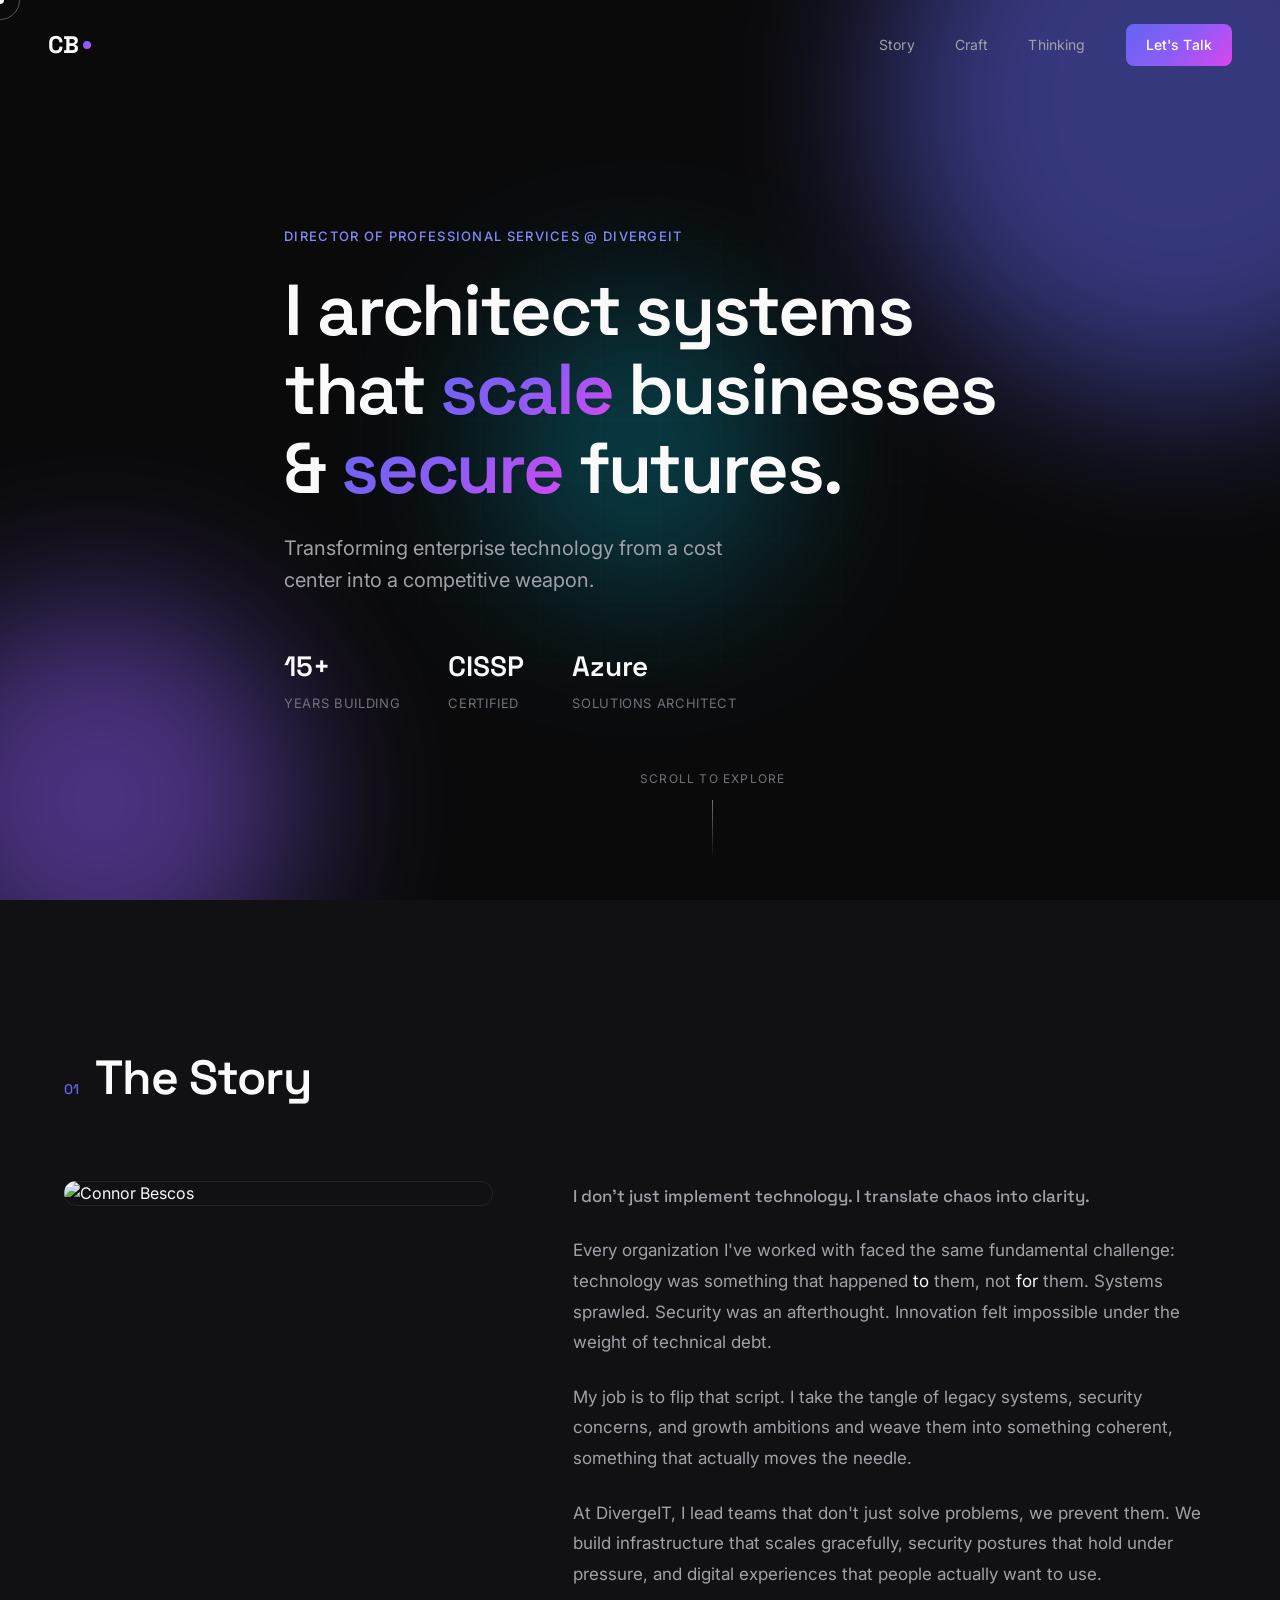
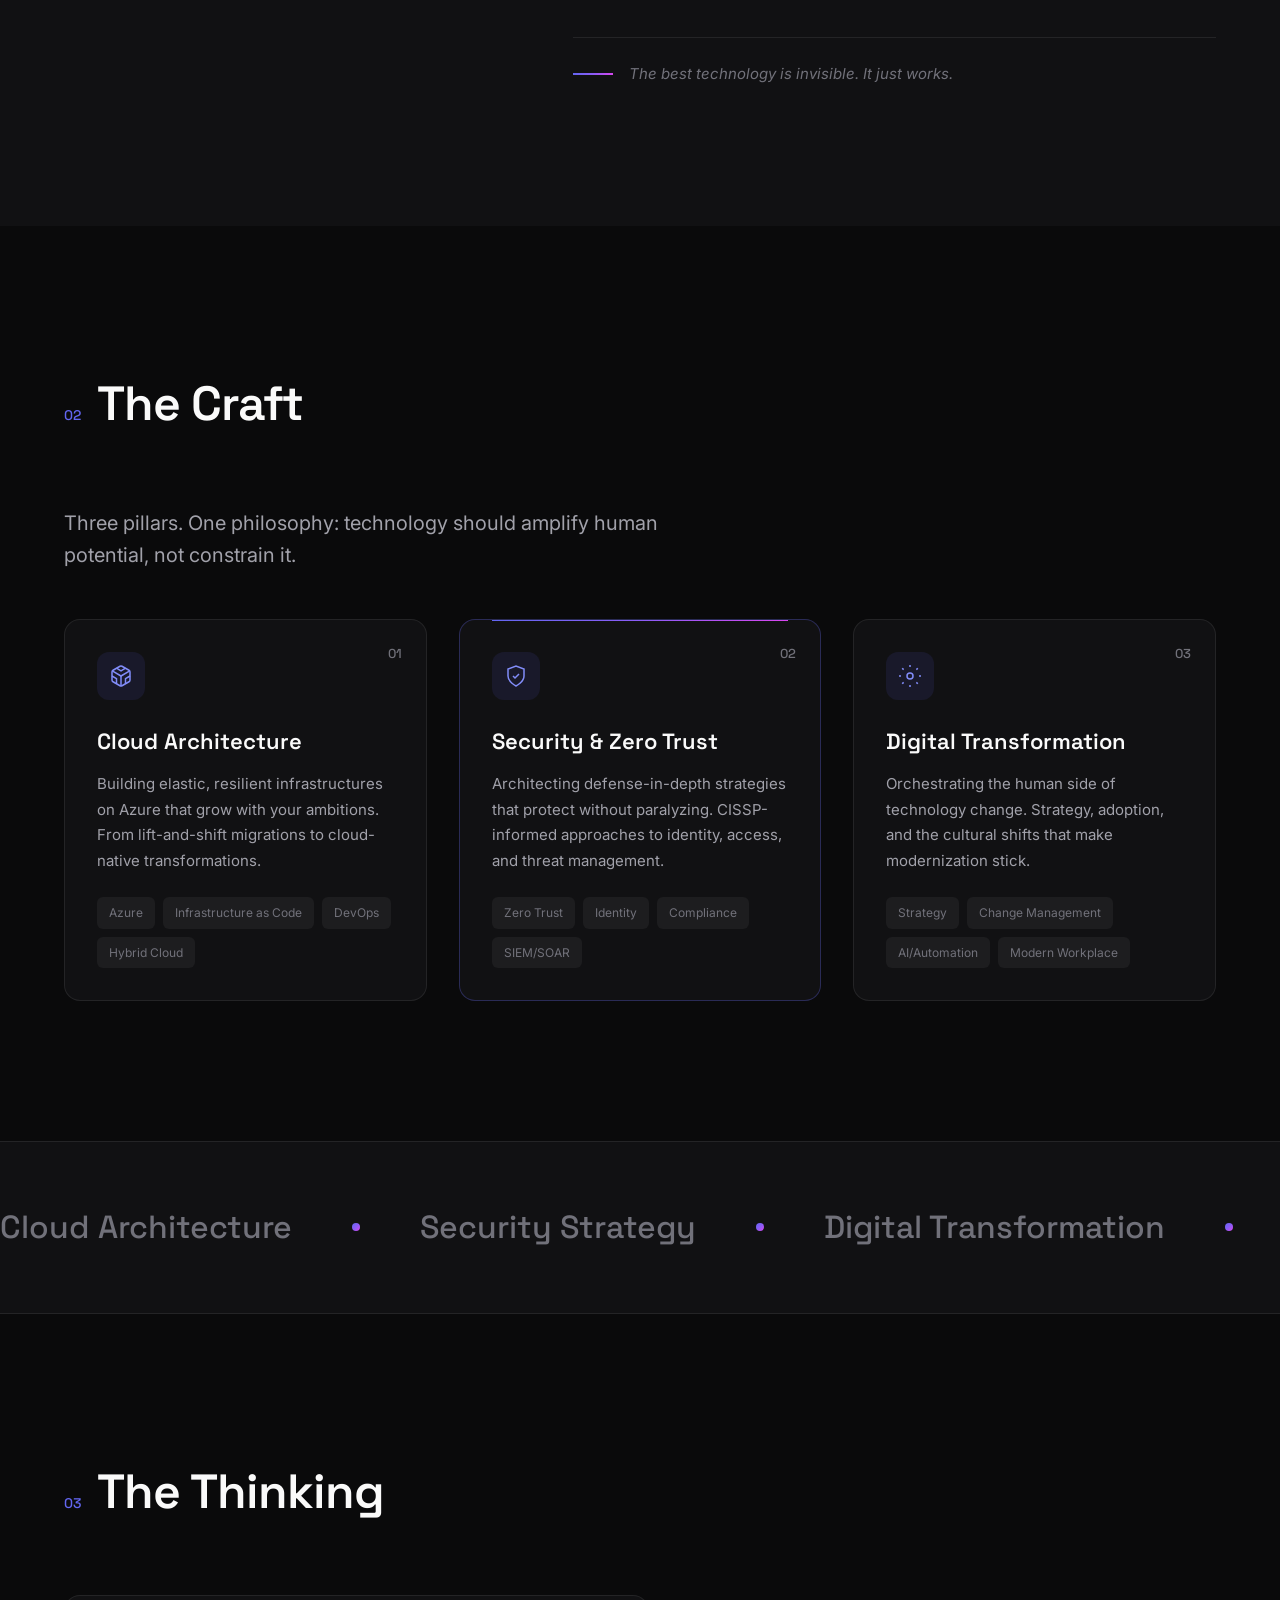
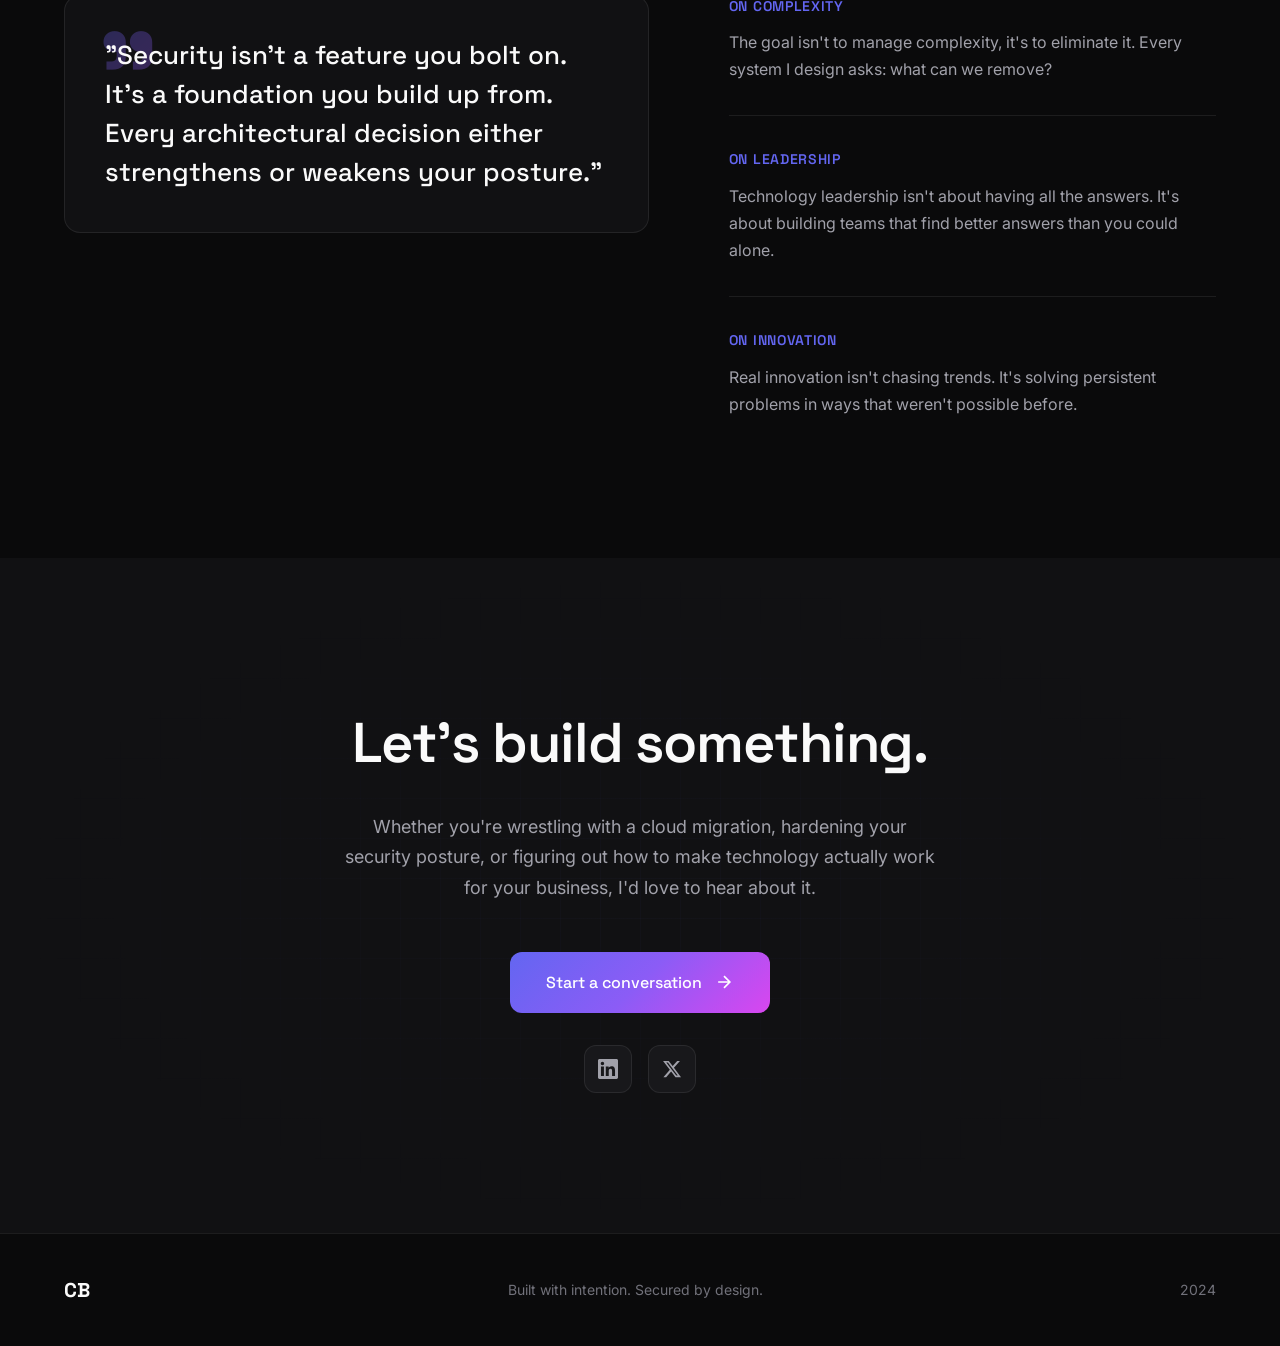
==== index.html @ 17080f4d "Revamp website design and content: update title and meta description, enhance navigation structure, " ====
<!DOCTYPE html>
<html lang="en">
<head>
    <meta charset="UTF-8">
    <meta name="viewport" content="width=device-width, initial-scale=1.0">
    <title>Connor Bescos | Building the Future</title>
    <link rel="stylesheet" href="styles.css">
    <link rel="preconnect" href="https://fonts.googleapis.com">
    <link rel="preconnect" href="https://fonts.gstatic.com" crossorigin>
    <link href="https://fonts.googleapis.com/css2?family=Space+Grotesk:wght@300;400;500;600;700&family=Inter:wght@300;400;500&display=swap" rel="stylesheet">
    <meta name="description" content="Connor Bescos - Technologist, Security Architect, and Digital Transformation Leader">
</head>
<body>
    <div class="cursor"></div>
    <div class="cursor-follower"></div>

    <nav>
        <a href="#" class="logo">CB<span class="logo-dot"></span></a>
        <div class="nav-links">
            <a href="#story">Story</a>
            <a href="#craft">Craft</a>
            <a href="#thinking">Thinking</a>
            <a href="#connect" class="nav-cta">Let's Talk</a>
        </div>
        <button class="mobile-menu" aria-label="Menu">
            <span></span>
            <span></span>
        </button>
    </nav>

    <section class="hero">
        <div class="hero-bg">
            <div class="grid-overlay"></div>
            <div class="gradient-orb orb-1"></div>
            <div class="gradient-orb orb-2"></div>
            <div class="gradient-orb orb-3"></div>
        </div>
        <div class="hero-content">
            <div class="hero-label">Director of Professional Services @ DivergeIT</div>
            <h1>
                <span class="line">I architect systems</span>
                <span class="line">that <em>scale</em> businesses</span>
                <span class="line">& <em>secure</em> futures.</span>
            </h1>
            <p class="hero-sub">Transforming enterprise technology from a cost center into a competitive weapon.</p>
            <div class="hero-stats">
                <div class="stat">
                    <span class="stat-number">15+</span>
                    <span class="stat-label">Years Building</span>
                </div>
                <div class="stat">
                    <span class="stat-number">CISSP</span>
                    <span class="stat-label">Certified</span>
                </div>
                <div class="stat">
                    <span class="stat-number">Azure</span>
                    <span class="stat-label">Solutions Architect</span>
                </div>
            </div>
        </div>
        <div class="scroll-indicator">
            <span>Scroll to explore</span>
            <div class="scroll-line"></div>
        </div>
    </section>

    <section id="story" class="section story">
        <div class="container">
            <div class="section-header">
                <span class="section-number">01</span>
                <h2>The Story</h2>
            </div>
            <div class="story-grid">
                <div class="story-image">
                    <div class="image-frame">
                        <img src="profile.JPG" alt="Connor Bescos">
                        <div class="image-overlay"></div>
                    </div>
                </div>
                <div class="story-content">
                    <p class="story-lead">I don't just implement technology. I translate chaos into clarity.</p>
                    <p>Every organization I've worked with faced the same fundamental challenge: technology was something that happened <em>to</em> them, not <em>for</em> them. Systems sprawled. Security was an afterthought. Innovation felt impossible under the weight of technical debt.</p>
                    <p>My job is to flip that script. I take the tangle of legacy systems, security concerns, and growth ambitions and weave them into something coherent, something that actually moves the needle.</p>
                    <p>At DivergeIT, I lead teams that don't just solve problems, we prevent them. We build infrastructure that scales gracefully, security postures that hold under pressure, and digital experiences that people actually want to use.</p>
                    <div class="story-signature">
                        <span class="signature-line"></span>
                        <span class="signature-text">The best technology is invisible. It just works.</span>
                    </div>
                </div>
            </div>
        </div>
    </section>

    <section id="craft" class="section craft">
        <div class="container">
            <div class="section-header">
                <span class="section-number">02</span>
                <h2>The Craft</h2>
            </div>
            <div class="craft-intro">
                <p>Three pillars. One philosophy: technology should amplify human potential, not constrain it.</p>
            </div>
            <div class="craft-grid">
                <article class="craft-card">
                    <div class="card-icon">
                        <svg viewBox="0 0 24 24" fill="none" stroke="currentColor" stroke-width="1.5">
                            <path d="M21 16V8a2 2 0 0 0-1-1.73l-7-4a2 2 0 0 0-2 0l-7 4A2 2 0 0 0 3 8v8a2 2 0 0 0 1 1.73l7 4a2 2 0 0 0 2 0l7-4A2 2 0 0 0 21 16z"/>
                            <polyline points="7.5 4.21 12 6.81 16.5 4.21"/>
                            <polyline points="7.5 19.79 7.5 14.6 3 12"/>
                            <polyline points="21 12 16.5 14.6 16.5 19.79"/>
                            <polyline points="3.27 6.96 12 12.01 20.73 6.96"/>
                            <line x1="12" y1="22.08" x2="12" y2="12"/>
                        </svg>
                    </div>
                    <span class="card-number">01</span>
                    <h3>Cloud Architecture</h3>
                    <p>Building elastic, resilient infrastructures on Azure that grow with your ambitions. From lift-and-shift migrations to cloud-native transformations.</p>
                    <ul class="card-tags">
                        <li>Azure</li>
                        <li>Infrastructure as Code</li>
                        <li>DevOps</li>
                        <li>Hybrid Cloud</li>
                    </ul>
                </article>
                <article class="craft-card featured">
                    <div class="card-icon">
                        <svg viewBox="0 0 24 24" fill="none" stroke="currentColor" stroke-width="1.5">
                            <path d="M12 22s8-4 8-10V5l-8-3-8 3v7c0 6 8 10 8 10z"/>
                            <path d="M9 12l2 2 4-4"/>
                        </svg>
                    </div>
                    <span class="card-number">02</span>
                    <h3>Security & Zero Trust</h3>
                    <p>Architecting defense-in-depth strategies that protect without paralyzing. CISSP-informed approaches to identity, access, and threat management.</p>
                    <ul class="card-tags">
                        <li>Zero Trust</li>
                        <li>Identity</li>
                        <li>Compliance</li>
                        <li>SIEM/SOAR</li>
                    </ul>
                </article>
                <article class="craft-card">
                    <div class="card-icon">
                        <svg viewBox="0 0 24 24" fill="none" stroke="currentColor" stroke-width="1.5">
                            <circle cx="12" cy="12" r="3"/>
                            <path d="M12 1v2M12 21v2M4.22 4.22l1.42 1.42M18.36 18.36l1.42 1.42M1 12h2M21 12h2M4.22 19.78l1.42-1.42M18.36 5.64l1.42-1.42"/>
                        </svg>
                    </div>
                    <span class="card-number">03</span>
                    <h3>Digital Transformation</h3>
                    <p>Orchestrating the human side of technology change. Strategy, adoption, and the cultural shifts that make modernization stick.</p>
                    <ul class="card-tags">
                        <li>Strategy</li>
                        <li>Change Management</li>
                        <li>AI/Automation</li>
                        <li>Modern Workplace</li>
                    </ul>
                </article>
            </div>
        </div>
    </section>

    <section class="section marquee-section">
        <div class="marquee">
            <div class="marquee-content">
                <span>Cloud Architecture</span>
                <span class="marquee-dot"></span>
                <span>Security Strategy</span>
                <span class="marquee-dot"></span>
                <span>Digital Transformation</span>
                <span class="marquee-dot"></span>
                <span>Enterprise Solutions</span>
                <span class="marquee-dot"></span>
                <span>Zero Trust</span>
                <span class="marquee-dot"></span>
                <span>Azure</span>
                <span class="marquee-dot"></span>
                <span>Leadership</span>
                <span class="marquee-dot"></span>
                <span>Innovation</span>
                <span class="marquee-dot"></span>
            </div>
            <div class="marquee-content" aria-hidden="true">
                <span>Cloud Architecture</span>
                <span class="marquee-dot"></span>
                <span>Security Strategy</span>
                <span class="marquee-dot"></span>
                <span>Digital Transformation</span>
                <span class="marquee-dot"></span>
                <span>Enterprise Solutions</span>
                <span class="marquee-dot"></span>
                <span>Zero Trust</span>
                <span class="marquee-dot"></span>
                <span>Azure</span>
                <span class="marquee-dot"></span>
                <span>Leadership</span>
                <span class="marquee-dot"></span>
                <span>Innovation</span>
                <span class="marquee-dot"></span>
            </div>
        </div>
    </section>

    <section id="thinking" class="section thinking">
        <div class="container">
            <div class="section-header">
                <span class="section-number">03</span>
                <h2>The Thinking</h2>
            </div>
            <div class="thinking-grid">
                <blockquote class="thinking-quote main-quote">
                    <p>"Security isn't a feature you bolt on. It's a foundation you build up from. Every architectural decision either strengthens or weakens your posture."</p>
                </blockquote>
                <div class="thinking-principles">
                    <div class="principle">
                        <h4>On Complexity</h4>
                        <p>The goal isn't to manage complexity, it's to eliminate it. Every system I design asks: what can we remove?</p>
                    </div>
                    <div class="principle">
                        <h4>On Leadership</h4>
                        <p>Technology leadership isn't about having all the answers. It's about building teams that find better answers than you could alone.</p>
                    </div>
                    <div class="principle">
                        <h4>On Innovation</h4>
                        <p>Real innovation isn't chasing trends. It's solving persistent problems in ways that weren't possible before.</p>
                    </div>
                </div>
            </div>
        </div>
    </section>

    <section id="connect" class="section connect">
        <div class="container">
            <div class="connect-content">
                <h2>Let's build something.</h2>
                <p>Whether you're wrestling with a cloud migration, hardening your security posture, or figuring out how to make technology actually work for your business, I'd love to hear about it.</p>
                <div class="connect-links">
                    <a href="mailto:connor@connorbescos.com" class="connect-btn primary">
                        <span>Start a conversation</span>
                        <svg viewBox="0 0 24 24" fill="none" stroke="currentColor" stroke-width="2">
                            <path d="M5 12h14M12 5l7 7-7 7"/>
                        </svg>
                    </a>
                    <div class="social-links">
                        <a href="https://www.linkedin.com/in/connor-bescos-29959b53/" target="_blank" rel="noopener noreferrer" aria-label="LinkedIn">
                            <svg viewBox="0 0 24 24" fill="currentColor">
                                <path d="M20.447 20.452h-3.554v-5.569c0-1.328-.027-3.037-1.852-3.037-1.853 0-2.136 1.445-2.136 2.939v5.667H9.351V9h3.414v1.561h.046c.477-.9 1.637-1.85 3.37-1.85 3.601 0 4.267 2.37 4.267 5.455v6.286zM5.337 7.433c-1.144 0-2.063-.926-2.063-2.065 0-1.138.92-2.063 2.063-2.063 1.14 0 2.064.925 2.064 2.063 0 1.139-.925 2.065-2.064 2.065zm1.782 13.019H3.555V9h3.564v11.452zM22.225 0H1.771C.792 0 0 .774 0 1.729v20.542C0 23.227.792 24 1.771 24h20.451C23.2 24 24 23.227 24 22.271V1.729C24 .774 23.2 0 22.222 0h.003z"/>
                            </svg>
                        </a>
                        <a href="https://twitter.com/connorbescos" target="_blank" rel="noopener noreferrer" aria-label="Twitter">
                            <svg viewBox="0 0 24 24" fill="currentColor">
                                <path d="M18.244 2.25h3.308l-7.227 8.26 8.502 11.24H16.17l-5.214-6.817L4.99 21.75H1.68l7.73-8.835L1.254 2.25H8.08l4.713 6.231zm-1.161 17.52h1.833L7.084 4.126H5.117z"/>
                            </svg>
                        </a>
                    </div>
                </div>
            </div>
        </div>
        <div class="connect-bg">
            <div class="connect-grid"></div>
        </div>
    </section>

    <footer>
        <div class="container">
            <div class="footer-content">
                <span class="footer-logo">CB</span>
                <span class="footer-text">Built with intention. Secured by design.</span>
                <span class="footer-year">2024</span>
            </div>
        </div>
    </footer>

    <script>
        // Custom cursor
        const cursor = document.querySelector('.cursor');
        const follower = document.querySelector('.cursor-follower');

        document.addEventListener('mousemove', (e) => {
            cursor.style.left = e.clientX + 'px';
            cursor.style.top = e.clientY + 'px';

            setTimeout(() => {
                follower.style.left = e.clientX + 'px';
                follower.style.top = e.clientY + 'px';
            }, 50);
        });

        // Hover effect for links
        document.querySelectorAll('a, button').forEach(el => {
            el.addEventListener('mouseenter', () => {
                cursor.classList.add('cursor-hover');
                follower.classList.add('follower-hover');
            });
            el.addEventListener('mouseleave', () => {
                cursor.classList.remove('cursor-hover');
                follower.classList.remove('follower-hover');
            });
        });

        // Mobile menu
        const mobileMenu = document.querySelector('.mobile-menu');
        const navLinks = document.querySelector('.nav-links');

        mobileMenu.addEventListener('click', () => {
            mobileMenu.classList.toggle('active');
            navLinks.classList.toggle('active');
        });

        // Scroll animations
        const observerOptions = {
            threshold: 0.1,
            rootMargin: '0px 0px -50px 0px'
        };

        const observer = new IntersectionObserver((entries) => {
            entries.forEach(entry => {
                if (entry.isIntersecting) {
                    entry.target.classList.add('visible');
                }
            });
        }, observerOptions);

        document.querySelectorAll('.section').forEach(section => {
            observer.observe(section);
        });

        // Nav background on scroll
        window.addEventListener('scroll', () => {
            const nav = document.querySelector('nav');
            if (window.scrollY > 100) {
                nav.classList.add('scrolled');
            } else {
                nav.classList.remove('scrolled');
            }
        });
    </script>
</body>
</html>
---- styles.css ----
/* ========================================
   CONNOR BESCOS - REIMAGINED
   A bold, modern personal site
======================================== */

:root {
    --bg-primary: #0a0a0b;
    --bg-secondary: #111113;
    --bg-elevated: #18181b;
    --text-primary: #fafafa;
    --text-secondary: #a1a1aa;
    --text-muted: #71717a;
    --accent: #6366f1;
    --accent-light: #818cf8;
    --accent-glow: rgba(99, 102, 241, 0.4);
    --success: #22c55e;
    --border: rgba(255, 255, 255, 0.08);
    --border-hover: rgba(255, 255, 255, 0.15);
    --gradient-1: linear-gradient(135deg, #6366f1 0%, #8b5cf6 50%, #d946ef 100%);
    --gradient-2: linear-gradient(135deg, #06b6d4 0%, #6366f1 100%);
    --font-display: 'Space Grotesk', sans-serif;
    --font-body: 'Inter', sans-serif;
    --ease-out-expo: cubic-bezier(0.19, 1, 0.22, 1);
    --ease-out-quart: cubic-bezier(0.25, 1, 0.5, 1);
}

*, *::before, *::after {
    margin: 0;
    padding: 0;
    box-sizing: border-box;
}

html {
    scroll-behavior: smooth;
    font-size: 16px;
}

body {
    font-family: var(--font-body);
    background-color: var(--bg-primary);
    color: var(--text-primary);
    line-height: 1.6;
    overflow-x: hidden;
    -webkit-font-smoothing: antialiased;
    -moz-osx-font-smoothing: grayscale;
}

::selection {
    background: var(--accent);
    color: white;
}

/* ========================================
   CUSTOM CURSOR
======================================== */

.cursor, .cursor-follower {
    display: none;
}

@media (hover: hover) and (pointer: fine) {
    .cursor {
        display: block;
        position: fixed;
        width: 8px;
        height: 8px;
        background: var(--text-primary);
        border-radius: 50%;
        pointer-events: none;
        z-index: 10000;
        transform: translate(-50%, -50%);
        transition: transform 0.1s ease, opacity 0.1s ease;
    }

    .cursor-follower {
        display: block;
        position: fixed;
        width: 40px;
        height: 40px;
        border: 1px solid rgba(255, 255, 255, 0.3);
        border-radius: 50%;
        pointer-events: none;
        z-index: 9999;
        transform: translate(-50%, -50%);
        transition: transform 0.15s var(--ease-out-expo),
                    width 0.3s var(--ease-out-expo),
                    height 0.3s var(--ease-out-expo),
                    border-color 0.3s ease;
    }

    .cursor-hover {
        transform: translate(-50%, -50%) scale(0);
    }

    .follower-hover {
        width: 60px;
        height: 60px;
        border-color: var(--accent);
    }

    body {
        cursor: none;
    }

    a, button {
        cursor: none;
    }
}

/* ========================================
   LAYOUT
======================================== */

.container {
    max-width: 1200px;
    margin: 0 auto;
    padding: 0 24px;
}

@media (min-width: 768px) {
    .container {
        padding: 0 48px;
    }
}

@media (min-width: 1200px) {
    .container {
        padding: 0 64px;
        max-width: 1400px;
    }
}

/* ========================================
   NAVIGATION
======================================== */

nav {
    position: fixed;
    top: 0;
    left: 0;
    right: 0;
    display: flex;
    justify-content: space-between;
    align-items: center;
    padding: 20px 24px;
    z-index: 1000;
    transition: all 0.4s var(--ease-out-expo);
}

nav.scrolled {
    background: rgba(10, 10, 11, 0.8);
    backdrop-filter: blur(20px);
    -webkit-backdrop-filter: blur(20px);
    border-bottom: 1px solid var(--border);
}

@media (min-width: 768px) {
    nav {
        padding: 24px 48px;
    }
}

.logo {
    font-family: var(--font-display);
    font-size: 24px;
    font-weight: 700;
    color: var(--text-primary);
    text-decoration: none;
    display: flex;
    align-items: center;
    gap: 2px;
    transition: opacity 0.3s ease;
}

.logo:hover {
    opacity: 0.8;
}

.logo-dot {
    width: 8px;
    height: 8px;
    background: var(--gradient-1);
    border-radius: 50%;
    margin-left: 2px;
}

.nav-links {
    display: none;
    gap: 40px;
    align-items: center;
}

@media (min-width: 768px) {
    .nav-links {
        display: flex;
    }
}

.nav-links a {
    font-family: var(--font-body);
    font-size: 14px;
    font-weight: 400;
    color: var(--text-secondary);
    text-decoration: none;
    transition: color 0.3s ease;
    letter-spacing: 0.01em;
}

.nav-links a:hover {
    color: var(--text-primary);
}

.nav-cta {
    padding: 10px 20px !important;
    background: var(--gradient-1);
    border-radius: 8px;
    color: white !important;
    font-weight: 500 !important;
    transition: transform 0.3s var(--ease-out-expo), box-shadow 0.3s ease !important;
}

.nav-cta:hover {
    transform: translateY(-2px);
    box-shadow: 0 10px 40px var(--accent-glow);
}

.mobile-menu {
    display: flex;
    flex-direction: column;
    gap: 6px;
    background: none;
    border: none;
    padding: 8px;
    cursor: pointer;
}

@media (min-width: 768px) {
    .mobile-menu {
        display: none;
    }
}

.mobile-menu span {
    width: 24px;
    height: 2px;
    background: var(--text-primary);
    transition: all 0.3s ease;
}

.mobile-menu.active span:first-child {
    transform: rotate(45deg) translate(5px, 5px);
}

.mobile-menu.active span:last-child {
    transform: rotate(-45deg) translate(6px, -6px);
}

/* Mobile Nav */
.nav-links.active {
    display: flex;
    position: fixed;
    top: 0;
    left: 0;
    right: 0;
    bottom: 0;
    background: var(--bg-primary);
    flex-direction: column;
    justify-content: center;
    align-items: center;
    gap: 32px;
    z-index: 999;
}

.nav-links.active a {
    font-size: 24px;
}

/* ========================================
   HERO SECTION
======================================== */

.hero {
    min-height: 100vh;
    display: flex;
    align-items: center;
    justify-content: center;
    position: relative;
    padding: 120px 24px 80px;
    overflow: hidden;
}

@media (min-width: 768px) {
    .hero {
        padding: 160px 48px 120px;
    }
}

.hero-bg {
    position: absolute;
    inset: 0;
    overflow: hidden;
}

.grid-overlay {
    position: absolute;
    inset: 0;
    background-image:
        linear-gradient(rgba(255, 255, 255, 0.02) 1px, transparent 1px),
        linear-gradient(90deg, rgba(255, 255, 255, 0.02) 1px, transparent 1px);
    background-size: 60px 60px;
    mask-image: radial-gradient(ellipse at center, black 0%, transparent 70%);
    -webkit-mask-image: radial-gradient(ellipse at center, black 0%, transparent 70%);
}

.gradient-orb {
    position: absolute;
    border-radius: 50%;
    filter: blur(80px);
    opacity: 0.5;
    animation: float 20s ease-in-out infinite;
}

.orb-1 {
    width: 600px;
    height: 600px;
    background: var(--accent);
    top: -200px;
    right: -200px;
    animation-delay: 0s;
}

.orb-2 {
    width: 400px;
    height: 400px;
    background: #8b5cf6;
    bottom: -100px;
    left: -100px;
    animation-delay: -7s;
}

.orb-3 {
    width: 300px;
    height: 300px;
    background: #06b6d4;
    top: 50%;
    left: 50%;
    transform: translate(-50%, -50%);
    animation-delay: -14s;
    opacity: 0.3;
}

@keyframes float {
    0%, 100% { transform: translate(0, 0) scale(1); }
    25% { transform: translate(30px, -30px) scale(1.05); }
    50% { transform: translate(-20px, 20px) scale(0.95); }
    75% { transform: translate(-30px, -20px) scale(1.02); }
}

.hero-content {
    position: relative;
    z-index: 2;
    max-width: 900px;
}

.hero-label {
    font-family: var(--font-body);
    font-size: 13px;
    font-weight: 500;
    color: var(--accent-light);
    text-transform: uppercase;
    letter-spacing: 0.1em;
    margin-bottom: 24px;
    opacity: 0;
    animation: fadeUp 0.8s var(--ease-out-expo) 0.2s forwards;
}

.hero h1 {
    font-family: var(--font-display);
    font-size: clamp(36px, 8vw, 72px);
    font-weight: 600;
    line-height: 1.1;
    letter-spacing: -0.03em;
    margin-bottom: 24px;
}

.hero h1 .line {
    display: block;
    opacity: 0;
    animation: fadeUp 0.8s var(--ease-out-expo) forwards;
}

.hero h1 .line:nth-child(1) { animation-delay: 0.3s; }
.hero h1 .line:nth-child(2) { animation-delay: 0.4s; }
.hero h1 .line:nth-child(3) { animation-delay: 0.5s; }

.hero h1 em {
    font-style: normal;
    background: var(--gradient-1);
    -webkit-background-clip: text;
    -webkit-text-fill-color: transparent;
    background-clip: text;
}

.hero-sub {
    font-size: 18px;
    color: var(--text-secondary);
    max-width: 500px;
    margin-bottom: 48px;
    opacity: 0;
    animation: fadeUp 0.8s var(--ease-out-expo) 0.6s forwards;
}

@media (min-width: 768px) {
    .hero-sub {
        font-size: 20px;
    }
}

.hero-stats {
    display: flex;
    gap: 32px;
    flex-wrap: wrap;
    opacity: 0;
    animation: fadeUp 0.8s var(--ease-out-expo) 0.7s forwards;
}

@media (min-width: 768px) {
    .hero-stats {
        gap: 48px;
    }
}

.stat {
    display: flex;
    flex-direction: column;
    gap: 4px;
}

.stat-number {
    font-family: var(--font-display);
    font-size: 24px;
    font-weight: 600;
    color: var(--text-primary);
}

@media (min-width: 768px) {
    .stat-number {
        font-size: 28px;
    }
}

.stat-label {
    font-size: 13px;
    color: var(--text-muted);
    text-transform: uppercase;
    letter-spacing: 0.05em;
}

.scroll-indicator {
    position: absolute;
    bottom: 40px;
    left: 50%;
    transform: translateX(-50%);
    display: flex;
    flex-direction: column;
    align-items: center;
    gap: 12px;
    opacity: 0;
    animation: fadeUp 0.8s var(--ease-out-expo) 1s forwards;
}

.scroll-indicator span {
    font-size: 12px;
    color: var(--text-muted);
    text-transform: uppercase;
    letter-spacing: 0.1em;
}

.scroll-line {
    width: 1px;
    height: 60px;
    background: linear-gradient(to bottom, var(--text-muted), transparent);
    animation: scrollPulse 2s ease-in-out infinite;
}

@keyframes scrollPulse {
    0%, 100% { opacity: 1; transform: scaleY(1); }
    50% { opacity: 0.5; transform: scaleY(0.8); }
}

@keyframes fadeUp {
    from {
        opacity: 0;
        transform: translateY(30px);
    }
    to {
        opacity: 1;
        transform: translateY(0);
    }
}

/* ========================================
   SECTIONS - GENERAL
======================================== */

.section {
    padding: 100px 0;
    position: relative;
    opacity: 0;
    transform: translateY(40px);
    transition: opacity 0.8s var(--ease-out-expo),
                transform 0.8s var(--ease-out-expo);
}

.section.visible {
    opacity: 1;
    transform: translateY(0);
}

@media (min-width: 768px) {
    .section {
        padding: 140px 0;
    }
}

.section-header {
    display: flex;
    align-items: baseline;
    gap: 16px;
    margin-bottom: 48px;
}

@media (min-width: 768px) {
    .section-header {
        margin-bottom: 64px;
    }
}

.section-number {
    font-family: var(--font-display);
    font-size: 14px;
    font-weight: 500;
    color: var(--accent);
}

.section-header h2 {
    font-family: var(--font-display);
    font-size: clamp(32px, 5vw, 48px);
    font-weight: 600;
    letter-spacing: -0.02em;
}

/* ========================================
   STORY SECTION
======================================== */

.story {
    background: var(--bg-secondary);
}

.story-grid {
    display: grid;
    gap: 48px;
    align-items: start;
}

@media (min-width: 900px) {
    .story-grid {
        grid-template-columns: 1fr 1.5fr;
        gap: 80px;
    }
}

.story-image {
    position: relative;
}

.image-frame {
    position: relative;
    border-radius: 12px;
    overflow: hidden;
}

.image-frame::before {
    content: '';
    position: absolute;
    inset: 0;
    border: 1px solid var(--border);
    border-radius: 12px;
    z-index: 2;
    pointer-events: none;
}

.image-frame img {
    width: 100%;
    height: auto;
    display: block;
    transition: transform 0.6s var(--ease-out-expo);
}

.image-frame:hover img {
    transform: scale(1.03);
}

.image-overlay {
    position: absolute;
    inset: 0;
    background: var(--gradient-1);
    opacity: 0;
    mix-blend-mode: overlay;
    transition: opacity 0.4s ease;
}

.image-frame:hover .image-overlay {
    opacity: 0.3;
}

.story-content {
    display: flex;
    flex-direction: column;
    gap: 24px;
}

.story-lead {
    font-family: var(--font-display);
    font-size: clamp(24px, 4vw, 32px);
    font-weight: 500;
    line-height: 1.3;
    color: var(--text-primary);
}

.story-content p {
    font-size: 17px;
    color: var(--text-secondary);
    line-height: 1.8;
}

.story-content p em {
    font-style: normal;
    color: var(--text-primary);
}

.story-signature {
    display: flex;
    align-items: center;
    gap: 16px;
    margin-top: 24px;
    padding-top: 24px;
    border-top: 1px solid var(--border);
}

.signature-line {
    width: 40px;
    height: 2px;
    background: var(--gradient-1);
}

.signature-text {
    font-size: 15px;
    color: var(--text-muted);
    font-style: italic;
}

/* ========================================
   CRAFT SECTION
======================================== */

.craft-intro {
    max-width: 600px;
    margin-bottom: 48px;
}

.craft-intro p {
    font-size: 20px;
    color: var(--text-secondary);
}

.craft-grid {
    display: grid;
    gap: 24px;
}

@media (min-width: 768px) {
    .craft-grid {
        grid-template-columns: repeat(3, 1fr);
        gap: 32px;
    }
}

.craft-card {
    background: var(--bg-secondary);
    border: 1px solid var(--border);
    border-radius: 16px;
    padding: 32px;
    position: relative;
    transition: all 0.4s var(--ease-out-expo);
    overflow: hidden;
}

.craft-card::before {
    content: '';
    position: absolute;
    inset: 0;
    background: var(--gradient-1);
    opacity: 0;
    transition: opacity 0.4s ease;
}

.craft-card:hover {
    border-color: var(--border-hover);
    transform: translateY(-8px);
}

.craft-card:hover::before {
    opacity: 0.03;
}

.craft-card.featured {
    border-color: rgba(99, 102, 241, 0.3);
}

.craft-card.featured::after {
    content: '';
    position: absolute;
    top: -1px;
    left: 32px;
    right: 32px;
    height: 2px;
    background: var(--gradient-1);
}

.card-icon {
    width: 48px;
    height: 48px;
    display: flex;
    align-items: center;
    justify-content: center;
    background: rgba(99, 102, 241, 0.1);
    border-radius: 12px;
    margin-bottom: 24px;
    position: relative;
    z-index: 1;
}

.card-icon svg {
    width: 24px;
    height: 24px;
    color: var(--accent-light);
}

.card-number {
    position: absolute;
    top: 24px;
    right: 24px;
    font-family: var(--font-display);
    font-size: 13px;
    font-weight: 500;
    color: var(--text-muted);
    z-index: 1;
}

.craft-card h3 {
    font-family: var(--font-display);
    font-size: 22px;
    font-weight: 600;
    margin-bottom: 12px;
    position: relative;
    z-index: 1;
}

.craft-card > p {
    font-size: 15px;
    color: var(--text-secondary);
    line-height: 1.7;
    margin-bottom: 24px;
    position: relative;
    z-index: 1;
}

.card-tags {
    display: flex;
    flex-wrap: wrap;
    gap: 8px;
    list-style: none;
    position: relative;
    z-index: 1;
}

.card-tags li {
    font-size: 12px;
    color: var(--text-muted);
    background: rgba(255, 255, 255, 0.05);
    padding: 6px 12px;
    border-radius: 6px;
    transition: all 0.3s ease;
}

.craft-card:hover .card-tags li {
    background: rgba(99, 102, 241, 0.1);
    color: var(--accent-light);
}

/* ========================================
   MARQUEE SECTION
======================================== */

.marquee-section {
    padding: 60px 0;
    background: var(--bg-secondary);
    overflow: hidden;
    border-top: 1px solid var(--border);
    border-bottom: 1px solid var(--border);
}

.marquee {
    display: flex;
    gap: 0;
    width: max-content;
    animation: marquee 30s linear infinite;
}

.marquee:hover {
    animation-play-state: paused;
}

.marquee-content {
    display: flex;
    align-items: center;
    gap: 40px;
    padding-right: 40px;
}

.marquee-content span {
    font-family: var(--font-display);
    font-size: 24px;
    font-weight: 500;
    color: var(--text-muted);
    white-space: nowrap;
    transition: color 0.3s ease;
}

@media (min-width: 768px) {
    .marquee-content span {
        font-size: 32px;
    }

    .marquee-content {
        gap: 60px;
        padding-right: 60px;
    }
}

.marquee-content span:not(.marquee-dot):hover {
    color: var(--text-primary);
}

.marquee-dot {
    width: 8px !important;
    height: 8px;
    background: var(--gradient-1);
    border-radius: 50%;
    flex-shrink: 0;
}

@keyframes marquee {
    from { transform: translateX(0); }
    to { transform: translateX(-50%); }
}

/* ========================================
   THINKING SECTION
======================================== */

.thinking {
    background: var(--bg-primary);
}

.thinking-grid {
    display: grid;
    gap: 48px;
}

@media (min-width: 900px) {
    .thinking-grid {
        grid-template-columns: 1.2fr 1fr;
        gap: 80px;
        align-items: start;
    }
}

.thinking-quote {
    background: var(--bg-secondary);
    border: 1px solid var(--border);
    border-radius: 16px;
    padding: 40px;
    position: relative;
}

.thinking-quote::before {
    content: '"';
    position: absolute;
    top: 20px;
    left: 32px;
    font-family: var(--font-display);
    font-size: 120px;
    font-weight: 700;
    line-height: 1;
    background: var(--gradient-1);
    -webkit-background-clip: text;
    -webkit-text-fill-color: transparent;
    background-clip: text;
    opacity: 0.3;
}

.thinking-quote p {
    font-family: var(--font-display);
    font-size: clamp(20px, 3vw, 26px);
    font-weight: 500;
    line-height: 1.5;
    position: relative;
    z-index: 1;
}

.thinking-principles {
    display: flex;
    flex-direction: column;
    gap: 32px;
}

.principle {
    padding-bottom: 32px;
    border-bottom: 1px solid var(--border);
}

.principle:last-child {
    padding-bottom: 0;
    border-bottom: none;
}

.principle h4 {
    font-family: var(--font-display);
    font-size: 14px;
    font-weight: 600;
    color: var(--accent);
    text-transform: uppercase;
    letter-spacing: 0.05em;
    margin-bottom: 12px;
}

.principle p {
    font-size: 16px;
    color: var(--text-secondary);
    line-height: 1.7;
}

/* ========================================
   CONNECT SECTION
======================================== */

.connect {
    background: var(--bg-secondary);
    position: relative;
    overflow: hidden;
}

.connect-bg {
    position: absolute;
    inset: 0;
    pointer-events: none;
}

.connect-grid {
    position: absolute;
    inset: 0;
    background-image:
        linear-gradient(rgba(99, 102, 241, 0.03) 1px, transparent 1px),
        linear-gradient(90deg, rgba(99, 102, 241, 0.03) 1px, transparent 1px);
    background-size: 40px 40px;
    mask-image: radial-gradient(ellipse at center, black 0%, transparent 70%);
    -webkit-mask-image: radial-gradient(ellipse at center, black 0%, transparent 70%);
}

.connect-content {
    position: relative;
    z-index: 2;
    text-align: center;
    max-width: 600px;
    margin: 0 auto;
}

.connect h2 {
    font-family: var(--font-display);
    font-size: clamp(36px, 6vw, 56px);
    font-weight: 600;
    letter-spacing: -0.02em;
    margin-bottom: 24px;
}

.connect > .container > .connect-content > p {
    font-size: 18px;
    color: var(--text-secondary);
    margin-bottom: 48px;
    line-height: 1.7;
}

.connect-links {
    display: flex;
    flex-direction: column;
    align-items: center;
    gap: 32px;
}

.connect-btn {
    display: inline-flex;
    align-items: center;
    gap: 12px;
    padding: 18px 36px;
    background: var(--gradient-1);
    color: white;
    text-decoration: none;
    font-family: var(--font-display);
    font-size: 16px;
    font-weight: 500;
    border-radius: 12px;
    transition: all 0.4s var(--ease-out-expo);
}

.connect-btn:hover {
    transform: translateY(-4px);
    box-shadow: 0 20px 60px var(--accent-glow);
}

.connect-btn svg {
    width: 20px;
    height: 20px;
    transition: transform 0.3s ease;
}

.connect-btn:hover svg {
    transform: translateX(4px);
}

.social-links {
    display: flex;
    gap: 16px;
}

.social-links a {
    display: flex;
    align-items: center;
    justify-content: center;
    width: 48px;
    height: 48px;
    background: var(--bg-elevated);
    border: 1px solid var(--border);
    border-radius: 12px;
    color: var(--text-secondary);
    transition: all 0.3s ease;
}

.social-links a:hover {
    border-color: var(--accent);
    color: var(--accent-light);
    transform: translateY(-2px);
}

.social-links svg {
    width: 20px;
    height: 20px;
}

/* ========================================
   FOOTER
======================================== */

footer {
    padding: 40px 0;
    background: var(--bg-primary);
    border-top: 1px solid var(--border);
}

.footer-content {
    display: flex;
    flex-direction: column;
    align-items: center;
    gap: 16px;
    text-align: center;
}

@media (min-width: 768px) {
    .footer-content {
        flex-direction: row;
        justify-content: space-between;
    }
}

.footer-logo {
    font-family: var(--font-display);
    font-size: 20px;
    font-weight: 700;
    color: var(--text-primary);
}

.footer-text {
    font-size: 14px;
    color: var(--text-muted);
}

.footer-year {
    font-size: 14px;
    color: var(--text-muted);
}

/* ========================================
   UTILITIES
======================================== */

@media (prefers-reduced-motion: reduce) {
    *, *::before, *::after {
        animation-duration: 0.01ms !important;
        animation-iteration-count: 1 !important;
        transition-duration: 0.01ms !important;
    }

    .marquee {
        animation: none;
    }
}
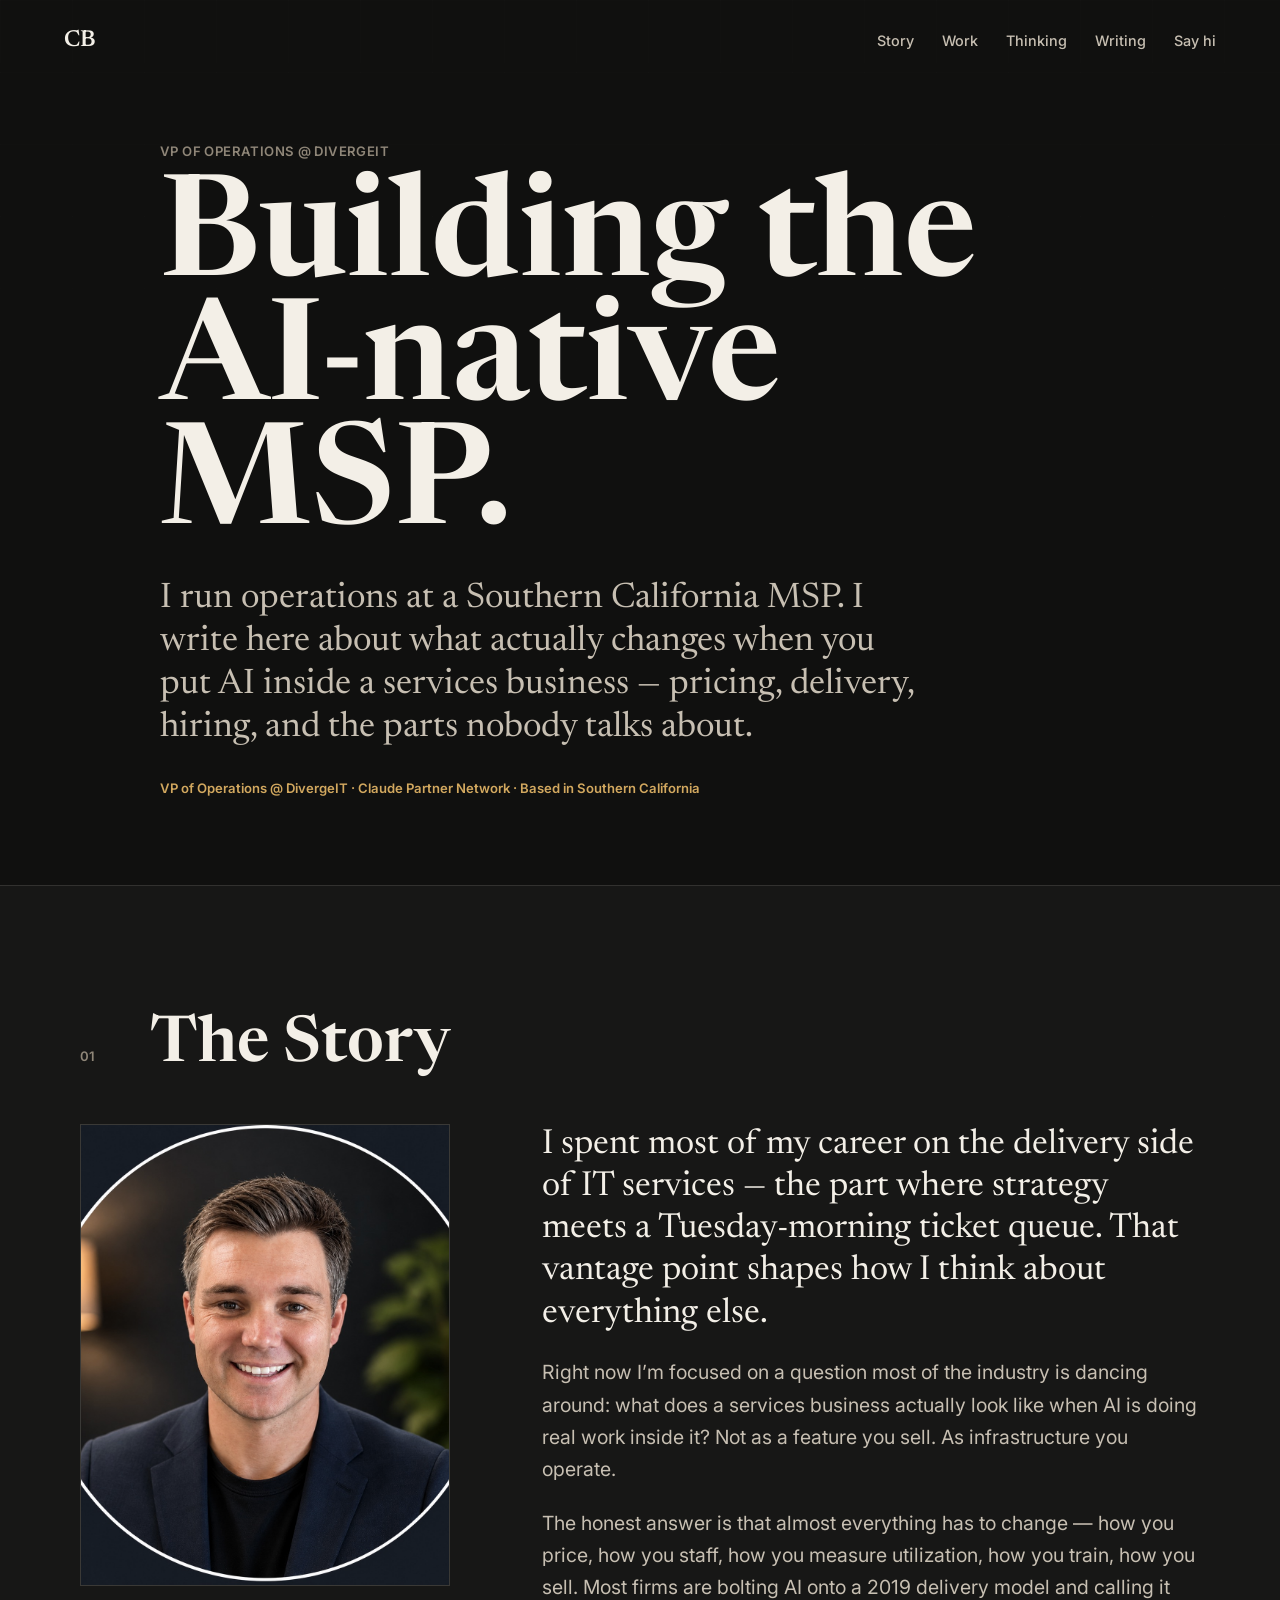
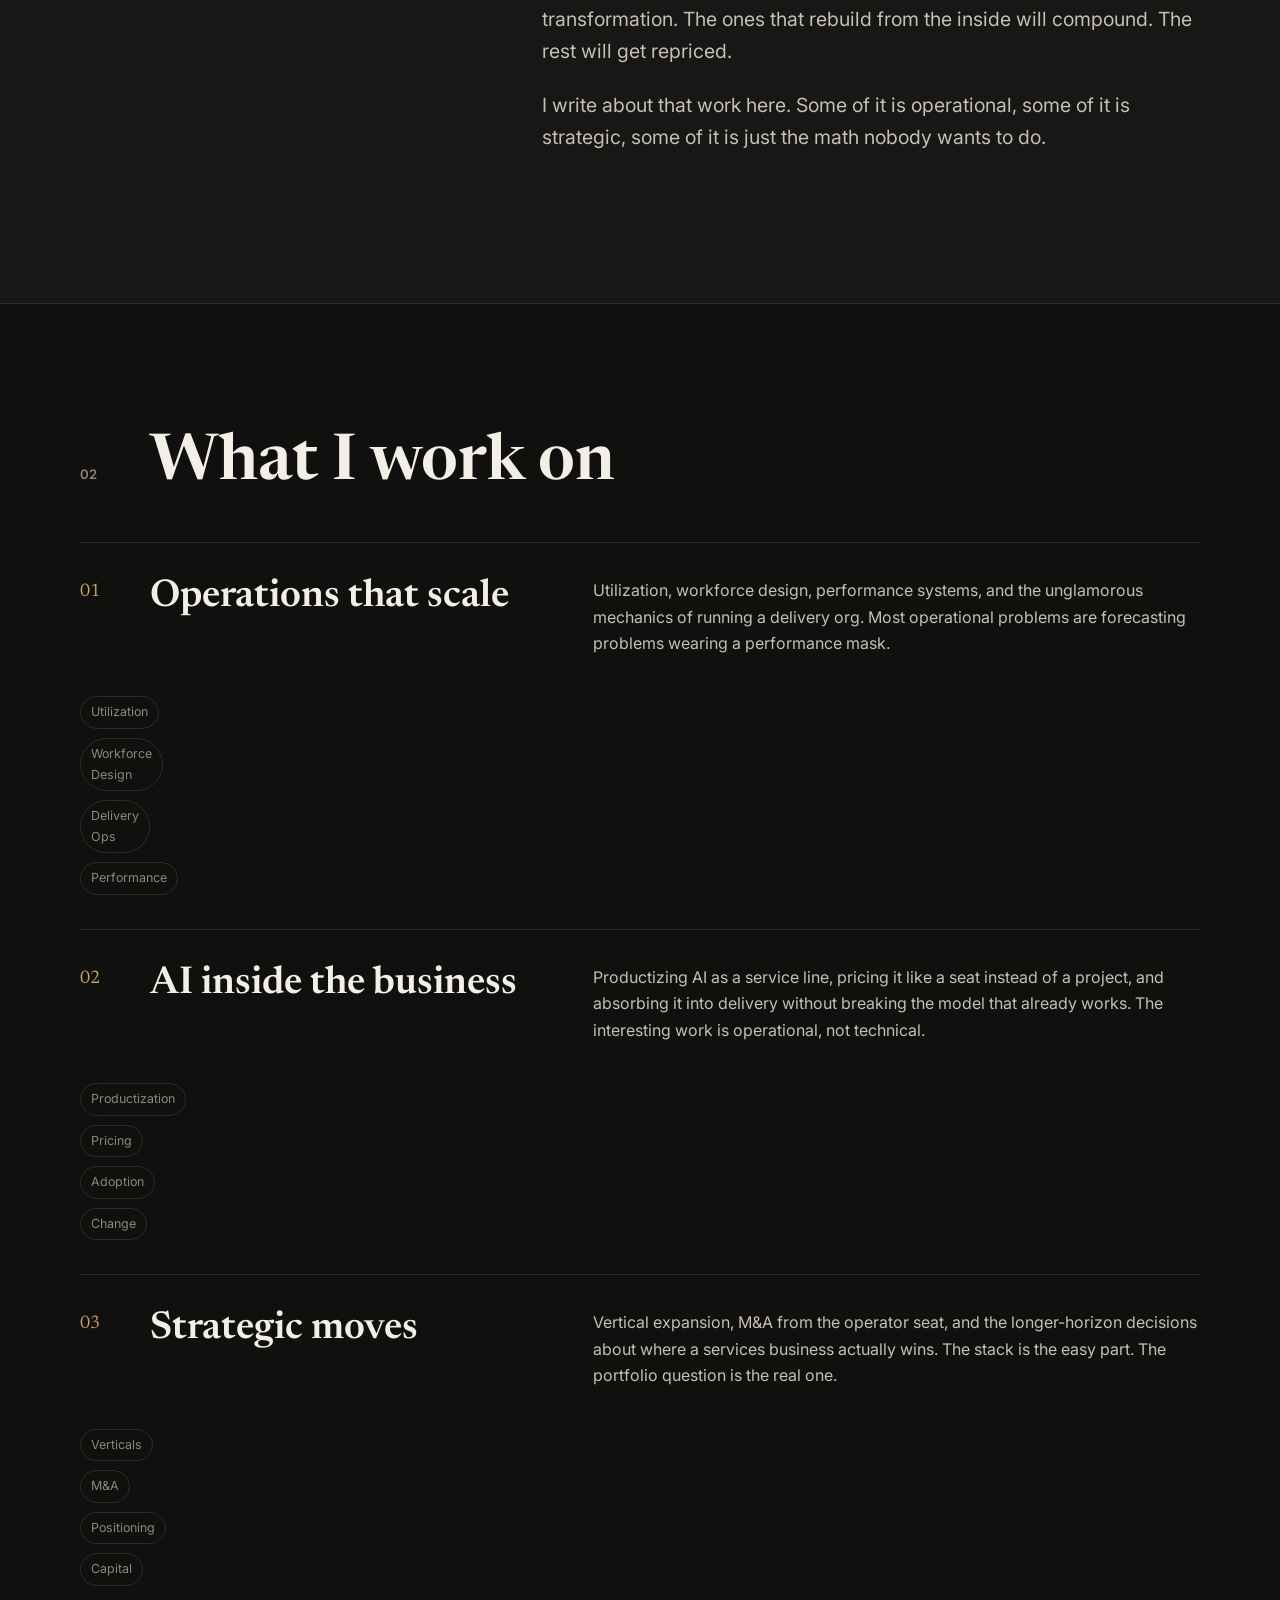
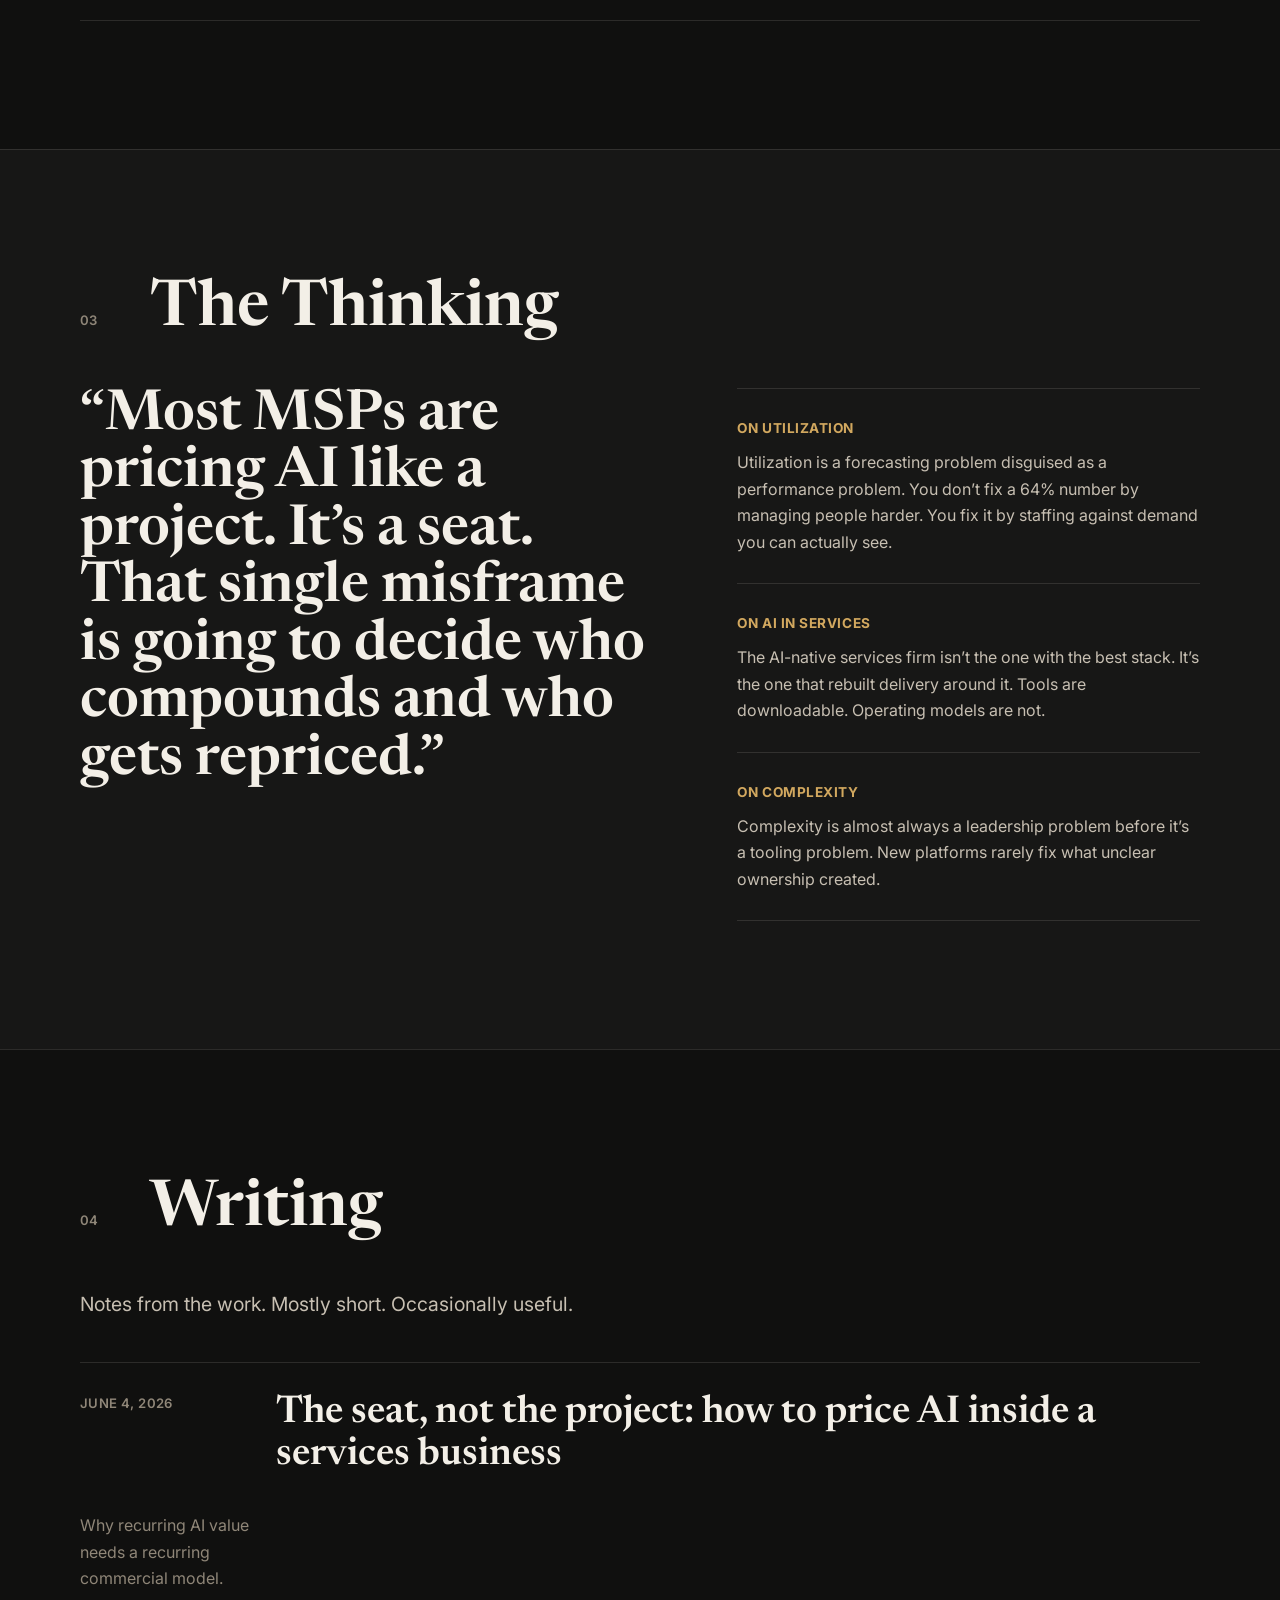
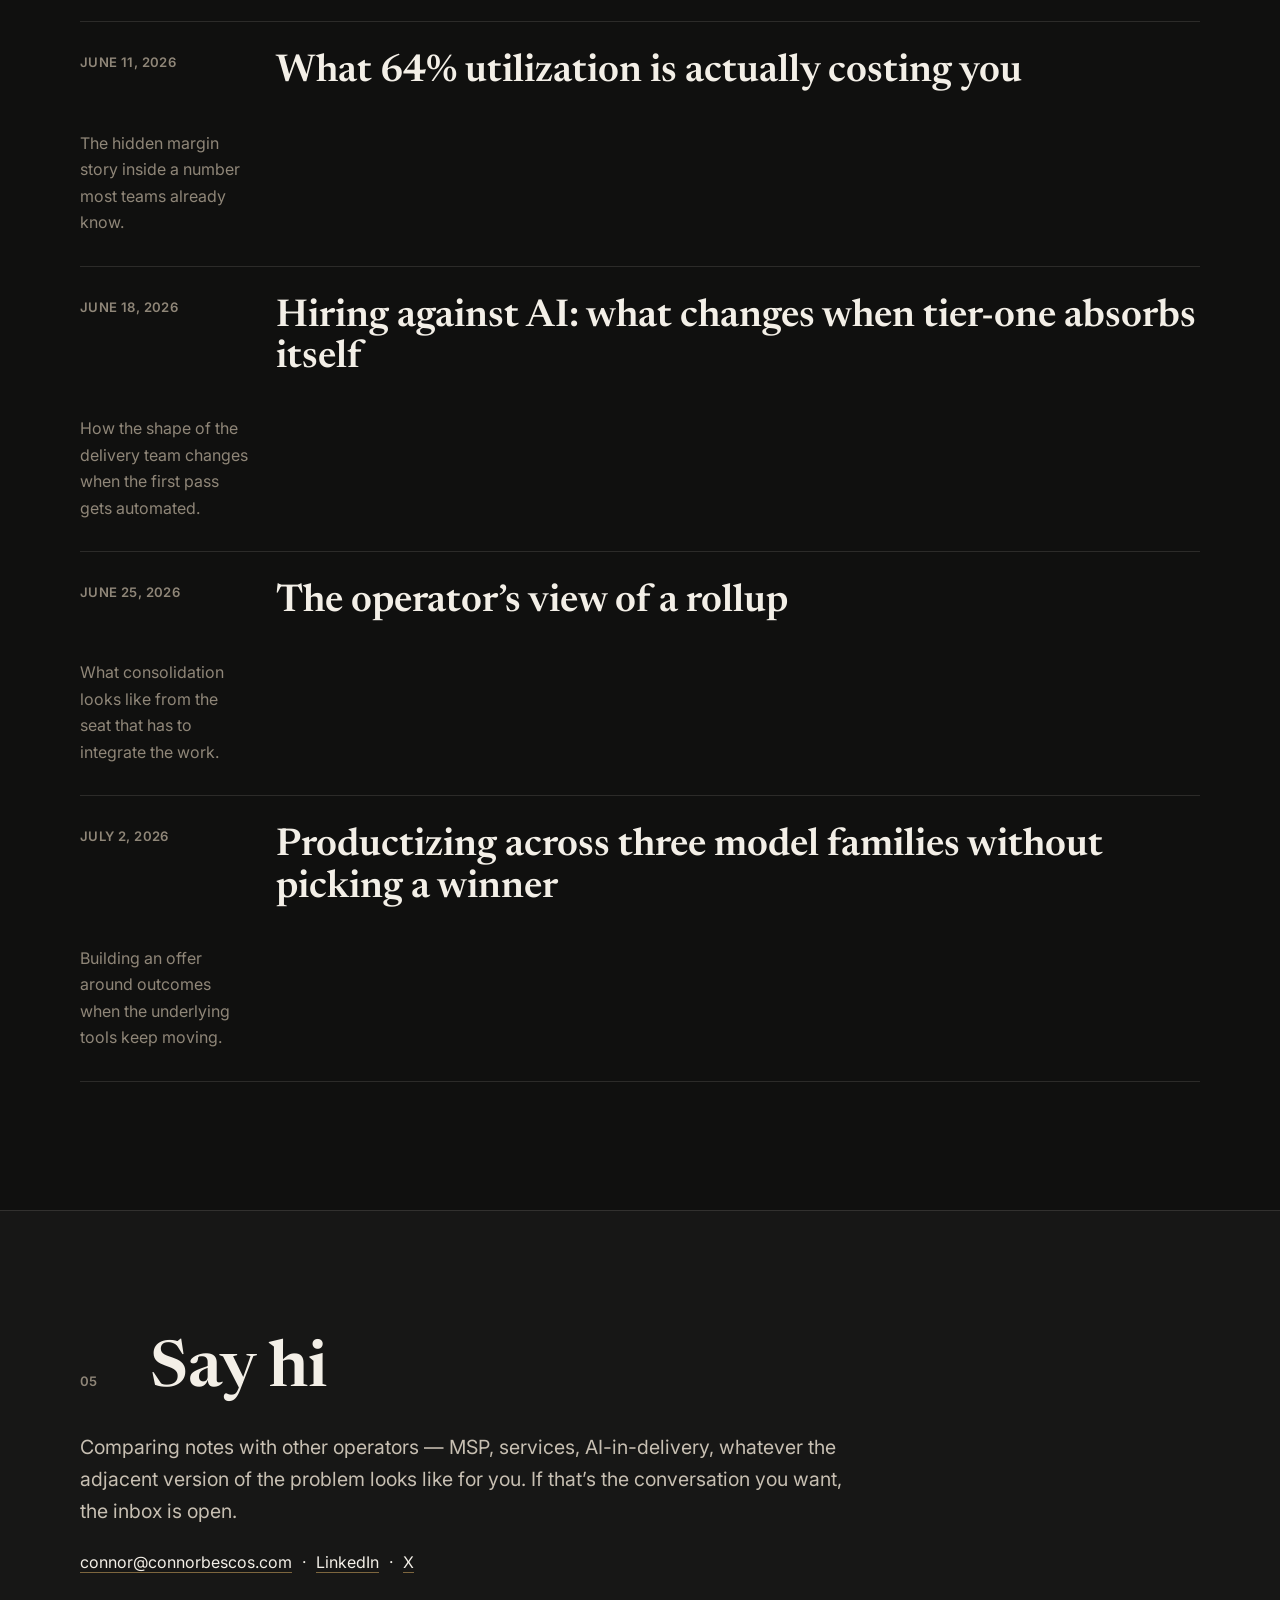
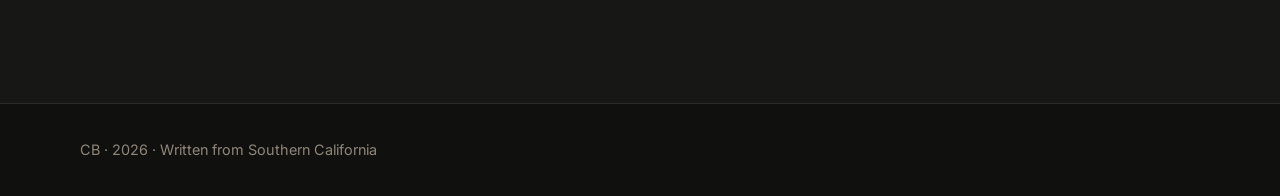
==== commit 741e7e3e: "Reposition personal site for AI-native MSP writing" ====
--- a/index.html
+++ b/index.html
@@ -3,336 +3,226 @@
 <head>
     <meta charset="UTF-8">
     <meta name="viewport" content="width=device-width, initial-scale=1.0">
-    <title>Connor Bescos | Building the Future</title>
+    <title>Connor Bescos | Building the AI-native MSP</title>
+    <meta name="description" content="Connor Bescos — VP of Operations at DivergeIT. Operator notes on running a services business in the age of AI.">
+    <meta property="og:type" content="website">
+    <meta property="og:title" content="Connor Bescos | Building the AI-native MSP">
+    <meta property="og:description" content="Connor Bescos — VP of Operations at DivergeIT. Operator notes on running a services business in the age of AI.">
+    <meta property="og:url" content="https://connorbescos.com/">
+    <meta property="og:image" content="https://connorbescos.com/profile.jpg">
+    <meta name="twitter:card" content="summary_large_image">
+    <meta name="twitter:title" content="Connor Bescos | Building the AI-native MSP">
+    <meta name="twitter:description" content="Connor Bescos — VP of Operations at DivergeIT. Operator notes on running a services business in the age of AI.">
+    <meta name="twitter:image" content="https://connorbescos.com/profile.jpg">
+    <link rel="icon" href="favicon.svg" type="image/svg+xml">
     <link rel="stylesheet" href="styles.css">
     <link rel="preconnect" href="https://fonts.googleapis.com">
     <link rel="preconnect" href="https://fonts.gstatic.com" crossorigin>
-    <link href="https://fonts.googleapis.com/css2?family=Space+Grotesk:wght@300;400;500;600;700&family=Inter:wght@300;400;500&display=swap" rel="stylesheet">
-    <meta name="description" content="Connor Bescos - Technologist, Security Architect, and Digital Transformation Leader">
+    <link href="https://fonts.googleapis.com/css2?family=Inter:wght@400;500;600&family=Newsreader:opsz,wght@6..72,500;6..72,600&display=swap" rel="stylesheet">
 </head>
 <body>
-    <div class="cursor"></div>
-    <div class="cursor-follower"></div>
-
     <nav>
-        <a href="#" class="logo">CB<span class="logo-dot"></span></a>
+        <a href="#" class="logo" aria-label="Connor Bescos home">CB</a>
         <div class="nav-links">
             <a href="#story">Story</a>
-            <a href="#craft">Craft</a>
+            <a href="#work">Work</a>
             <a href="#thinking">Thinking</a>
-            <a href="#connect" class="nav-cta">Let's Talk</a>
+            <a href="#writing">Writing</a>
+            <a href="#connect">Say hi</a>
         </div>
-        <button class="mobile-menu" aria-label="Menu">
+        <button class="mobile-menu" type="button" aria-label="Menu" aria-expanded="false">
             <span></span>
             <span></span>
         </button>
     </nav>
 
-    <section class="hero">
-        <div class="hero-bg">
-            <div class="grid-overlay"></div>
-            <div class="gradient-orb orb-1"></div>
-            <div class="gradient-orb orb-2"></div>
-            <div class="gradient-orb orb-3"></div>
-        </div>
-        <div class="hero-content">
-            <div class="hero-label">Director of Professional Services @ DivergeIT</div>
-            <h1>
-                <span class="line">I architect systems</span>
-                <span class="line">that <em>scale</em> businesses</span>
-                <span class="line">& <em>secure</em> futures.</span>
-            </h1>
-            <p class="hero-sub">Transforming enterprise technology from a cost center into a competitive weapon.</p>
-            <div class="hero-stats">
-                <div class="stat">
-                    <span class="stat-number">15+</span>
-                    <span class="stat-label">Years Building</span>
-                </div>
-                <div class="stat">
-                    <span class="stat-number">CISSP</span>
-                    <span class="stat-label">Certified</span>
-                </div>
-                <div class="stat">
-                    <span class="stat-number">Azure</span>
-                    <span class="stat-label">Solutions Architect</span>
-                </div>
-            </div>
-        </div>
-        <div class="scroll-indicator">
-            <span>Scroll to explore</span>
-            <div class="scroll-line"></div>
-        </div>
-    </section>
-
-    <section id="story" class="section story">
-        <div class="container">
-            <div class="section-header">
-                <span class="section-number">01</span>
-                <h2>The Story</h2>
-            </div>
-            <div class="story-grid">
-                <div class="story-image">
-                    <div class="image-frame">
-                        <img src="profile.JPG" alt="Connor Bescos">
-                        <div class="image-overlay"></div>
-                    </div>
-                </div>
-                <div class="story-content">
-                    <p class="story-lead">I don't just implement technology. I translate chaos into clarity.</p>
-                    <p>Every organization I've worked with faced the same fundamental challenge: technology was something that happened <em>to</em> them, not <em>for</em> them. Systems sprawled. Security was an afterthought. Innovation felt impossible under the weight of technical debt.</p>
-                    <p>My job is to flip that script. I take the tangle of legacy systems, security concerns, and growth ambitions and weave them into something coherent, something that actually moves the needle.</p>
-                    <p>At DivergeIT, I lead teams that don't just solve problems, we prevent them. We build infrastructure that scales gracefully, security postures that hold under pressure, and digital experiences that people actually want to use.</p>
-                    <div class="story-signature">
-                        <span class="signature-line"></span>
-                        <span class="signature-text">The best technology is invisible. It just works.</span>
-                    </div>
-                </div>
-            </div>
-        </div>
-    </section>
-
-    <section id="craft" class="section craft">
-        <div class="container">
-            <div class="section-header">
-                <span class="section-number">02</span>
-                <h2>The Craft</h2>
-            </div>
-            <div class="craft-intro">
-                <p>Three pillars. One philosophy: technology should amplify human potential, not constrain it.</p>
-            </div>
-            <div class="craft-grid">
-                <article class="craft-card">
-                    <div class="card-icon">
-                        <svg viewBox="0 0 24 24" fill="none" stroke="currentColor" stroke-width="1.5">
-                            <path d="M21 16V8a2 2 0 0 0-1-1.73l-7-4a2 2 0 0 0-2 0l-7 4A2 2 0 0 0 3 8v8a2 2 0 0 0 1 1.73l7 4a2 2 0 0 0 2 0l7-4A2 2 0 0 0 21 16z"/>
-                            <polyline points="7.5 4.21 12 6.81 16.5 4.21"/>
-                            <polyline points="7.5 19.79 7.5 14.6 3 12"/>
-                            <polyline points="21 12 16.5 14.6 16.5 19.79"/>
-                            <polyline points="3.27 6.96 12 12.01 20.73 6.96"/>
-                            <line x1="12" y1="22.08" x2="12" y2="12"/>
-                        </svg>
-                    </div>
-                    <span class="card-number">01</span>
-                    <h3>Cloud Architecture</h3>
-                    <p>Building elastic, resilient infrastructures on Azure that grow with your ambitions. From lift-and-shift migrations to cloud-native transformations.</p>
-                    <ul class="card-tags">
-                        <li>Azure</li>
-                        <li>Infrastructure as Code</li>
-                        <li>DevOps</li>
-                        <li>Hybrid Cloud</li>
-                    </ul>
-                </article>
-                <article class="craft-card featured">
-                    <div class="card-icon">
-                        <svg viewBox="0 0 24 24" fill="none" stroke="currentColor" stroke-width="1.5">
-                            <path d="M12 22s8-4 8-10V5l-8-3-8 3v7c0 6 8 10 8 10z"/>
-                            <path d="M9 12l2 2 4-4"/>
-                        </svg>
-                    </div>
-                    <span class="card-number">02</span>
-                    <h3>Security & Zero Trust</h3>
-                    <p>Architecting defense-in-depth strategies that protect without paralyzing. CISSP-informed approaches to identity, access, and threat management.</p>
-                    <ul class="card-tags">
-                        <li>Zero Trust</li>
-                        <li>Identity</li>
-                        <li>Compliance</li>
-                        <li>SIEM/SOAR</li>
-                    </ul>
-                </article>
-                <article class="craft-card">
-                    <div class="card-icon">
-                        <svg viewBox="0 0 24 24" fill="none" stroke="currentColor" stroke-width="1.5">
-                            <circle cx="12" cy="12" r="3"/>
-                            <path d="M12 1v2M12 21v2M4.22 4.22l1.42 1.42M18.36 18.36l1.42 1.42M1 12h2M21 12h2M4.22 19.78l1.42-1.42M18.36 5.64l1.42-1.42"/>
-                        </svg>
-                    </div>
-                    <span class="card-number">03</span>
-                    <h3>Digital Transformation</h3>
-                    <p>Orchestrating the human side of technology change. Strategy, adoption, and the cultural shifts that make modernization stick.</p>
-                    <ul class="card-tags">
-                        <li>Strategy</li>
-                        <li>Change Management</li>
-                        <li>AI/Automation</li>
-                        <li>Modern Workplace</li>
-                    </ul>
-                </article>
-            </div>
-        </div>
-    </section>
-
-    <section class="section marquee-section">
-        <div class="marquee">
-            <div class="marquee-content">
-                <span>Cloud Architecture</span>
-                <span class="marquee-dot"></span>
-                <span>Security Strategy</span>
-                <span class="marquee-dot"></span>
-                <span>Digital Transformation</span>
-                <span class="marquee-dot"></span>
-                <span>Enterprise Solutions</span>
-                <span class="marquee-dot"></span>
-                <span>Zero Trust</span>
-                <span class="marquee-dot"></span>
-                <span>Azure</span>
-                <span class="marquee-dot"></span>
-                <span>Leadership</span>
-                <span class="marquee-dot"></span>
-                <span>Innovation</span>
-                <span class="marquee-dot"></span>
-            </div>
-            <div class="marquee-content" aria-hidden="true">
-                <span>Cloud Architecture</span>
-                <span class="marquee-dot"></span>
-                <span>Security Strategy</span>
-                <span class="marquee-dot"></span>
-                <span>Digital Transformation</span>
-                <span class="marquee-dot"></span>
-                <span>Enterprise Solutions</span>
-                <span class="marquee-dot"></span>
-                <span>Zero Trust</span>
-                <span class="marquee-dot"></span>
-                <span>Azure</span>
-                <span class="marquee-dot"></span>
-                <span>Leadership</span>
-                <span class="marquee-dot"></span>
-                <span>Innovation</span>
-                <span class="marquee-dot"></span>
-            </div>
-        </div>
-    </section>
-
-    <section id="thinking" class="section thinking">
-        <div class="container">
-            <div class="section-header">
-                <span class="section-number">03</span>
-                <h2>The Thinking</h2>
-            </div>
-            <div class="thinking-grid">
-                <blockquote class="thinking-quote main-quote">
-                    <p>"Security isn't a feature you bolt on. It's a foundation you build up from. Every architectural decision either strengthens or weakens your posture."</p>
-                </blockquote>
-                <div class="thinking-principles">
-                    <div class="principle">
-                        <h4>On Complexity</h4>
-                        <p>The goal isn't to manage complexity, it's to eliminate it. Every system I design asks: what can we remove?</p>
-                    </div>
-                    <div class="principle">
-                        <h4>On Leadership</h4>
-                        <p>Technology leadership isn't about having all the answers. It's about building teams that find better answers than you could alone.</p>
-                    </div>
-                    <div class="principle">
-                        <h4>On Innovation</h4>
-                        <p>Real innovation isn't chasing trends. It's solving persistent problems in ways that weren't possible before.</p>
-                    </div>
-                </div>
-            </div>
-        </div>
-    </section>
-
-    <section id="connect" class="section connect">
-        <div class="container">
-            <div class="connect-content">
-                <h2>Let's build something.</h2>
-                <p>Whether you're wrestling with a cloud migration, hardening your security posture, or figuring out how to make technology actually work for your business, I'd love to hear about it.</p>
-                <div class="connect-links">
-                    <a href="mailto:connor@connorbescos.com" class="connect-btn primary">
-                        <span>Start a conversation</span>
-                        <svg viewBox="0 0 24 24" fill="none" stroke="currentColor" stroke-width="2">
-                            <path d="M5 12h14M12 5l7 7-7 7"/>
-                        </svg>
-                    </a>
-                    <div class="social-links">
-                        <a href="https://www.linkedin.com/in/connor-bescos-29959b53/" target="_blank" rel="noopener noreferrer" aria-label="LinkedIn">
-                            <svg viewBox="0 0 24 24" fill="currentColor">
-                                <path d="M20.447 20.452h-3.554v-5.569c0-1.328-.027-3.037-1.852-3.037-1.853 0-2.136 1.445-2.136 2.939v5.667H9.351V9h3.414v1.561h.046c.477-.9 1.637-1.85 3.37-1.85 3.601 0 4.267 2.37 4.267 5.455v6.286zM5.337 7.433c-1.144 0-2.063-.926-2.063-2.065 0-1.138.92-2.063 2.063-2.063 1.14 0 2.064.925 2.064 2.063 0 1.139-.925 2.065-2.064 2.065zm1.782 13.019H3.555V9h3.564v11.452zM22.225 0H1.771C.792 0 0 .774 0 1.729v20.542C0 23.227.792 24 1.771 24h20.451C23.2 24 24 23.227 24 22.271V1.729C24 .774 23.2 0 22.222 0h.003z"/>
-                            </svg>
-                        </a>
-                        <a href="https://twitter.com/connorbescos" target="_blank" rel="noopener noreferrer" aria-label="Twitter">
-                            <svg viewBox="0 0 24 24" fill="currentColor">
-                                <path d="M18.244 2.25h3.308l-7.227 8.26 8.502 11.24H16.17l-5.214-6.817L4.99 21.75H1.68l7.73-8.835L1.254 2.25H8.08l4.713 6.231zm-1.161 17.52h1.833L7.084 4.126H5.117z"/>
-                            </svg>
-                        </a>
-                    </div>
-                </div>
-            </div>
-        </div>
-        <div class="connect-bg">
-            <div class="connect-grid"></div>
-        </div>
-    </section>
+    <main>
+        <section class="hero">
+            <div class="hero-content">
+                <p class="eyebrow">VP of Operations @ DivergeIT</p>
+                <h1>Building the AI-native MSP.</h1>
+                <p class="hero-sub">I run operations at a Southern California MSP. I write here about what actually changes when you put AI inside a services business — pricing, delivery, hiring, and the parts nobody talks about.</p>
+                <p class="hero-meta">VP of Operations @ DivergeIT · Claude Partner Network · Based in Southern California</p>
+            </div>
+        </section>
+
+        <section id="story" class="section story">
+            <div class="container">
+                <div class="section-header">
+                    <span>01</span>
+                    <h2>The Story</h2>
+                </div>
+                <div class="story-grid">
+                    <figure class="story-image">
+                        <img src="profile.jpg" alt="Connor Bescos">
+                    </figure>
+                    <div class="story-content">
+                        <p>I spent most of my career on the delivery side of IT services — the part where strategy meets a Tuesday-morning ticket queue. That vantage point shapes how I think about everything else.</p>
+                        <p>Right now I’m focused on a question most of the industry is dancing around: what does a services business actually look like when AI is doing real work inside it? Not as a feature you sell. As infrastructure you operate.</p>
+                        <p>The honest answer is that almost everything has to change — how you price, how you staff, how you measure utilization, how you train, how you sell. Most firms are bolting AI onto a 2019 delivery model and calling it transformation. The ones that rebuild from the inside will compound. The rest will get repriced.</p>
+                        <p>I write about that work here. Some of it is operational, some of it is strategic, some of it is just the math nobody wants to do.</p>
+                    </div>
+                </div>
+            </div>
+        </section>
+
+        <section id="work" class="section work">
+            <div class="container">
+                <div class="section-header">
+                    <span>02</span>
+                    <h2>What I work on</h2>
+                </div>
+                <div class="work-grid">
+                    <article class="work-item">
+                        <span class="item-number">01</span>
+                        <h3>Operations that scale</h3>
+                        <p>Utilization, workforce design, performance systems, and the unglamorous mechanics of running a delivery org. Most operational problems are forecasting problems wearing a performance mask.</p>
+                        <ul>
+                            <li>Utilization</li>
+                            <li>Workforce Design</li>
+                            <li>Delivery Ops</li>
+                            <li>Performance</li>
+                        </ul>
+                    </article>
+                    <article class="work-item">
+                        <span class="item-number">02</span>
+                        <h3>AI inside the business</h3>
+                        <p>Productizing AI as a service line, pricing it like a seat instead of a project, and absorbing it into delivery without breaking the model that already works. The interesting work is operational, not technical.</p>
+                        <ul>
+                            <li>Productization</li>
+                            <li>Pricing</li>
+                            <li>Adoption</li>
+                            <li>Change</li>
+                        </ul>
+                    </article>
+                    <article class="work-item">
+                        <span class="item-number">03</span>
+                        <h3>Strategic moves</h3>
+                        <p>Vertical expansion, M&amp;A from the operator seat, and the longer-horizon decisions about where a services business actually wins. The stack is the easy part. The portfolio question is the real one.</p>
+                        <ul>
+                            <li>Verticals</li>
+                            <li>M&amp;A</li>
+                            <li>Positioning</li>
+                            <li>Capital</li>
+                        </ul>
+                    </article>
+                </div>
+            </div>
+        </section>
+
+        <section id="thinking" class="section thinking">
+            <div class="container">
+                <div class="section-header">
+                    <span>03</span>
+                    <h2>The Thinking</h2>
+                </div>
+                <div class="thinking-grid">
+                    <blockquote>
+                        <p>“Most MSPs are pricing AI like a project. It’s a seat. That single misframe is going to decide who compounds and who gets repriced.”</p>
+                    </blockquote>
+                    <div class="principles">
+                        <article>
+                            <h3>On utilization</h3>
+                            <p>Utilization is a forecasting problem disguised as a performance problem. You don’t fix a 64% number by managing people harder. You fix it by staffing against demand you can actually see.</p>
+                        </article>
+                        <article>
+                            <h3>On AI in services</h3>
+                            <p>The AI-native services firm isn’t the one with the best stack. It’s the one that rebuilt delivery around it. Tools are downloadable. Operating models are not.</p>
+                        </article>
+                        <article>
+                            <h3>On complexity</h3>
+                            <p>Complexity is almost always a leadership problem before it’s a tooling problem. New platforms rarely fix what unclear ownership created.</p>
+                        </article>
+                    </div>
+                </div>
+            </div>
+        </section>
+
+        <section id="writing" class="section writing">
+            <div class="container">
+                <div class="section-header">
+                    <span>04</span>
+                    <h2>Writing</h2>
+                </div>
+                <p class="section-intro">Notes from the work. Mostly short. Occasionally useful.</p>
+                <div class="post-list">
+                    <article>
+                        <time datetime="2026-06-04">June 4, 2026</time>
+                        <h3><a href="#">The seat, not the project: how to price AI inside a services business</a></h3>
+                        <p>Why recurring AI value needs a recurring commercial model.</p>
+                    </article>
+                    <article>
+                        <time datetime="2026-06-11">June 11, 2026</time>
+                        <h3><a href="#">What 64% utilization is actually costing you</a></h3>
+                        <p>The hidden margin story inside a number most teams already know.</p>
+                    </article>
+                    <article>
+                        <time datetime="2026-06-18">June 18, 2026</time>
+                        <h3><a href="#">Hiring against AI: what changes when tier-one absorbs itself</a></h3>
+                        <p>How the shape of the delivery team changes when the first pass gets automated.</p>
+                    </article>
+                    <article>
+                        <time datetime="2026-06-25">June 25, 2026</time>
+                        <h3><a href="#">The operator’s view of a rollup</a></h3>
+                        <p>What consolidation looks like from the seat that has to integrate the work.</p>
+                    </article>
+                    <article>
+                        <time datetime="2026-07-02">July 2, 2026</time>
+                        <h3><a href="#">Productizing across three model families without picking a winner</a></h3>
+                        <p>Building an offer around outcomes when the underlying tools keep moving.</p>
+                    </article>
+                </div>
+            </div>
+        </section>
+
+        <section id="connect" class="section connect">
+            <div class="container">
+                <div class="connect-content">
+                    <div class="section-header">
+                        <span>05</span>
+                        <h2>Say hi</h2>
+                    </div>
+                    <p>Comparing notes with other operators — MSP, services, AI-in-delivery, whatever the adjacent version of the problem looks like for you. If that’s the conversation you want, the inbox is open.</p>
+                    <div class="plain-links">
+                        <a href="mailto:connor@connorbescos.com">connor@connorbescos.com</a>
+                        <span aria-hidden="true">·</span>
+                        <a href="https://www.linkedin.com/in/connor-bescos-29959b53/" target="_blank" rel="noopener noreferrer">LinkedIn</a>
+                        <span aria-hidden="true">·</span>
+                        <a href="https://twitter.com/connorbescos" target="_blank" rel="noopener noreferrer">X</a>
+                    </div>
+                </div>
+            </div>
+        </section>
+    </main>
 
     <footer>
         <div class="container">
-            <div class="footer-content">
-                <span class="footer-logo">CB</span>
-                <span class="footer-text">Built with intention. Secured by design.</span>
-                <span class="footer-year">2024</span>
-            </div>
+            <p>CB · 2026 · Written from Southern California</p>
         </div>
     </footer>
 
     <script>
-        // Custom cursor
-        const cursor = document.querySelector('.cursor');
-        const follower = document.querySelector('.cursor-follower');
-
-        document.addEventListener('mousemove', (e) => {
-            cursor.style.left = e.clientX + 'px';
-            cursor.style.top = e.clientY + 'px';
-
-            setTimeout(() => {
-                follower.style.left = e.clientX + 'px';
-                follower.style.top = e.clientY + 'px';
-            }, 50);
-        });
-
-        // Hover effect for links
-        document.querySelectorAll('a, button').forEach(el => {
-            el.addEventListener('mouseenter', () => {
-                cursor.classList.add('cursor-hover');
-                follower.classList.add('follower-hover');
-            });
-            el.addEventListener('mouseleave', () => {
-                cursor.classList.remove('cursor-hover');
-                follower.classList.remove('follower-hover');
-            });
-        });
-
-        // Mobile menu
         const mobileMenu = document.querySelector('.mobile-menu');
         const navLinks = document.querySelector('.nav-links');
 
+        function closeMenu() {
+            mobileMenu.classList.remove('active');
+            navLinks.classList.remove('active');
+            mobileMenu.setAttribute('aria-expanded', 'false');
+        }
+
         mobileMenu.addEventListener('click', () => {
-            mobileMenu.classList.toggle('active');
-            navLinks.classList.toggle('active');
+            const isOpen = mobileMenu.classList.toggle('active');
+            navLinks.classList.toggle('active', isOpen);
+            mobileMenu.setAttribute('aria-expanded', String(isOpen));
         });
 
-        // Scroll animations
-        const observerOptions = {
-            threshold: 0.1,
-            rootMargin: '0px 0px -50px 0px'
-        };
-
-        const observer = new IntersectionObserver((entries) => {
-            entries.forEach(entry => {
-                if (entry.isIntersecting) {
-                    entry.target.classList.add('visible');
-                }
-            });
-        }, observerOptions);
-
-        document.querySelectorAll('.section').forEach(section => {
-            observer.observe(section);
+        navLinks.querySelectorAll('a').forEach(link => {
+            link.addEventListener('click', closeMenu);
         });
 
-        // Nav background on scroll
         window.addEventListener('scroll', () => {
-            const nav = document.querySelector('nav');
-            if (window.scrollY > 100) {
-                nav.classList.add('scrolled');
-            } else {
-                nav.classList.remove('scrolled');
-            }
+            document.querySelector('nav').classList.toggle('scrolled', window.scrollY > 24);
         });
     </script>
 </body>
--- a/styles.css
+++ b/styles.css
@@ -1,32 +1,20 @@
-/* ========================================
-   CONNOR BESCOS - REIMAGINED
-   A bold, modern personal site
-======================================== */
-
 :root {
-    --bg-primary: #0a0a0b;
-    --bg-secondary: #111113;
-    --bg-elevated: #18181b;
-    --text-primary: #fafafa;
-    --text-secondary: #a1a1aa;
-    --text-muted: #71717a;
-    --accent: #6366f1;
-    --accent-light: #818cf8;
-    --accent-glow: rgba(99, 102, 241, 0.4);
-    --success: #22c55e;
-    --border: rgba(255, 255, 255, 0.08);
-    --border-hover: rgba(255, 255, 255, 0.15);
-    --gradient-1: linear-gradient(135deg, #6366f1 0%, #8b5cf6 50%, #d946ef 100%);
-    --gradient-2: linear-gradient(135deg, #06b6d4 0%, #6366f1 100%);
-    --font-display: 'Space Grotesk', sans-serif;
-    --font-body: 'Inter', sans-serif;
-    --ease-out-expo: cubic-bezier(0.19, 1, 0.22, 1);
-    --ease-out-quart: cubic-bezier(0.25, 1, 0.5, 1);
-}
-
-*, *::before, *::after {
-    margin: 0;
-    padding: 0;
+    --bg: #10100f;
+    --bg-soft: #171716;
+    --bg-muted: #20201e;
+    --text: #f3efe7;
+    --text-soft: #c7bfb2;
+    --text-muted: #8f8678;
+    --rule: rgba(243, 239, 231, 0.12);
+    --rule-strong: rgba(243, 239, 231, 0.22);
+    --accent: #d2a85f;
+    --font-display: "Newsreader", Georgia, serif;
+    --font-body: "Inter", -apple-system, BlinkMacSystemFont, "Segoe UI", sans-serif;
+}
+
+*,
+*::before,
+*::after {
     box-sizing: border-box;
 }
 
@@ -36,1093 +24,449 @@
 }
 
 body {
+    margin: 0;
+    background: var(--bg);
+    color: var(--text);
     font-family: var(--font-body);
-    background-color: var(--bg-primary);
-    color: var(--text-primary);
-    line-height: 1.6;
-    overflow-x: hidden;
+    line-height: 1.65;
     -webkit-font-smoothing: antialiased;
-    -moz-osx-font-smoothing: grayscale;
-}
-
-::selection {
-    background: var(--accent);
-    color: white;
-}
-
-/* ========================================
-   CUSTOM CURSOR
-======================================== */
-
-.cursor, .cursor-follower {
-    display: none;
-}
-
-@media (hover: hover) and (pointer: fine) {
-    .cursor {
-        display: block;
-        position: fixed;
-        width: 8px;
-        height: 8px;
-        background: var(--text-primary);
-        border-radius: 50%;
-        pointer-events: none;
-        z-index: 10000;
-        transform: translate(-50%, -50%);
-        transition: transform 0.1s ease, opacity 0.1s ease;
-    }
-
-    .cursor-follower {
-        display: block;
-        position: fixed;
-        width: 40px;
-        height: 40px;
-        border: 1px solid rgba(255, 255, 255, 0.3);
-        border-radius: 50%;
-        pointer-events: none;
-        z-index: 9999;
-        transform: translate(-50%, -50%);
-        transition: transform 0.15s var(--ease-out-expo),
-                    width 0.3s var(--ease-out-expo),
-                    height 0.3s var(--ease-out-expo),
-                    border-color 0.3s ease;
-    }
-
-    .cursor-hover {
-        transform: translate(-50%, -50%) scale(0);
-    }
-
-    .follower-hover {
-        width: 60px;
-        height: 60px;
-        border-color: var(--accent);
-    }
-
-    body {
-        cursor: none;
-    }
-
-    a, button {
-        cursor: none;
-    }
-}
-
-/* ========================================
-   LAYOUT
-======================================== */
-
-.container {
-    max-width: 1200px;
-    margin: 0 auto;
-    padding: 0 24px;
-}
-
-@media (min-width: 768px) {
-    .container {
-        padding: 0 48px;
-    }
-}
-
-@media (min-width: 1200px) {
-    .container {
-        padding: 0 64px;
-        max-width: 1400px;
-    }
-}
-
-/* ========================================
-   NAVIGATION
-======================================== */
+    text-rendering: optimizeLegibility;
+}
+
+body::before {
+    content: "";
+    position: fixed;
+    inset: 0;
+    pointer-events: none;
+    background:
+        linear-gradient(rgba(255, 255, 255, 0.025) 1px, transparent 1px),
+        linear-gradient(90deg, rgba(255, 255, 255, 0.02) 1px, transparent 1px);
+    background-size: 72px 72px;
+    mask-image: linear-gradient(to bottom, black, transparent 70%);
+    opacity: 0.45;
+}
+
+a {
+    color: inherit;
+    text-decoration-color: rgba(210, 168, 95, 0.55);
+    text-underline-offset: 0.22em;
+    transition: color 180ms ease, text-decoration-color 180ms ease;
+}
+
+a:hover {
+    color: var(--accent);
+    text-decoration-color: var(--accent);
+}
 
 nav {
     position: fixed;
     top: 0;
     left: 0;
     right: 0;
-    display: flex;
-    justify-content: space-between;
-    align-items: center;
-    padding: 20px 24px;
-    z-index: 1000;
-    transition: all 0.4s var(--ease-out-expo);
-}
-
-nav.scrolled {
-    background: rgba(10, 10, 11, 0.8);
-    backdrop-filter: blur(20px);
-    -webkit-backdrop-filter: blur(20px);
-    border-bottom: 1px solid var(--border);
-}
-
-@media (min-width: 768px) {
-    nav {
-        padding: 24px 48px;
-    }
-}
-
-.logo {
-    font-family: var(--font-display);
-    font-size: 24px;
-    font-weight: 700;
-    color: var(--text-primary);
-    text-decoration: none;
+    z-index: 10;
     display: flex;
     align-items: center;
-    gap: 2px;
-    transition: opacity 0.3s ease;
-}
-
-.logo:hover {
-    opacity: 0.8;
-}
-
-.logo-dot {
-    width: 8px;
-    height: 8px;
-    background: var(--gradient-1);
-    border-radius: 50%;
-    margin-left: 2px;
+    justify-content: space-between;
+    padding: 22px clamp(20px, 5vw, 64px);
+    transition: background 180ms ease, border-color 180ms ease;
+}
+
+nav.scrolled,
+.nav-links.active {
+    background: rgba(16, 16, 15, 0.92);
+    border-bottom: 1px solid var(--rule);
+    backdrop-filter: blur(18px);
+}
+
+.logo {
+    font-family: var(--font-display);
+    font-size: 1.45rem;
+    font-weight: 600;
+    text-decoration: none;
 }
 
 .nav-links {
-    display: none;
-    gap: 40px;
-    align-items: center;
-}
-
-@media (min-width: 768px) {
-    .nav-links {
-        display: flex;
-    }
-}
-
-.nav-links a {
-    font-family: var(--font-body);
-    font-size: 14px;
-    font-weight: 400;
-    color: var(--text-secondary);
-    text-decoration: none;
-    transition: color 0.3s ease;
-    letter-spacing: 0.01em;
-}
-
-.nav-links a:hover {
-    color: var(--text-primary);
-}
-
-.nav-cta {
-    padding: 10px 20px !important;
-    background: var(--gradient-1);
-    border-radius: 8px;
-    color: white !important;
-    font-weight: 500 !important;
-    transition: transform 0.3s var(--ease-out-expo), box-shadow 0.3s ease !important;
-}
-
-.nav-cta:hover {
-    transform: translateY(-2px);
-    box-shadow: 0 10px 40px var(--accent-glow);
-}
-
-.mobile-menu {
-    display: flex;
-    flex-direction: column;
-    gap: 6px;
-    background: none;
-    border: none;
-    padding: 8px;
-    cursor: pointer;
-}
-
-@media (min-width: 768px) {
-    .mobile-menu {
-        display: none;
-    }
-}
-
-.mobile-menu span {
-    width: 24px;
-    height: 2px;
-    background: var(--text-primary);
-    transition: all 0.3s ease;
-}
-
-.mobile-menu.active span:first-child {
-    transform: rotate(45deg) translate(5px, 5px);
-}
-
-.mobile-menu.active span:last-child {
-    transform: rotate(-45deg) translate(6px, -6px);
-}
-
-/* Mobile Nav */
-.nav-links.active {
-    display: flex;
-    position: fixed;
-    top: 0;
-    left: 0;
-    right: 0;
-    bottom: 0;
-    background: var(--bg-primary);
-    flex-direction: column;
-    justify-content: center;
-    align-items: center;
-    gap: 32px;
-    z-index: 999;
-}
-
-.nav-links.active a {
-    font-size: 24px;
-}
-
-/* ========================================
-   HERO SECTION
-======================================== */
-
-.hero {
-    min-height: 100vh;
     display: flex;
     align-items: center;
-    justify-content: center;
-    position: relative;
-    padding: 120px 24px 80px;
-    overflow: hidden;
-}
-
-@media (min-width: 768px) {
-    .hero {
-        padding: 160px 48px 120px;
-    }
-}
-
-.hero-bg {
-    position: absolute;
-    inset: 0;
-    overflow: hidden;
-}
-
-.grid-overlay {
-    position: absolute;
-    inset: 0;
-    background-image:
-        linear-gradient(rgba(255, 255, 255, 0.02) 1px, transparent 1px),
-        linear-gradient(90deg, rgba(255, 255, 255, 0.02) 1px, transparent 1px);
-    background-size: 60px 60px;
-    mask-image: radial-gradient(ellipse at center, black 0%, transparent 70%);
-    -webkit-mask-image: radial-gradient(ellipse at center, black 0%, transparent 70%);
-}
-
-.gradient-orb {
-    position: absolute;
-    border-radius: 50%;
-    filter: blur(80px);
-    opacity: 0.5;
-    animation: float 20s ease-in-out infinite;
-}
-
-.orb-1 {
-    width: 600px;
-    height: 600px;
-    background: var(--accent);
-    top: -200px;
-    right: -200px;
-    animation-delay: 0s;
-}
-
-.orb-2 {
-    width: 400px;
-    height: 400px;
-    background: #8b5cf6;
-    bottom: -100px;
-    left: -100px;
-    animation-delay: -7s;
-}
-
-.orb-3 {
-    width: 300px;
-    height: 300px;
-    background: #06b6d4;
-    top: 50%;
-    left: 50%;
-    transform: translate(-50%, -50%);
-    animation-delay: -14s;
-    opacity: 0.3;
-}
-
-@keyframes float {
-    0%, 100% { transform: translate(0, 0) scale(1); }
-    25% { transform: translate(30px, -30px) scale(1.05); }
-    50% { transform: translate(-20px, 20px) scale(0.95); }
-    75% { transform: translate(-30px, -20px) scale(1.02); }
-}
-
+    gap: 28px;
+}
+
+.nav-links a {
+    color: var(--text-soft);
+    font-size: 0.9rem;
+    font-weight: 500;
+    text-decoration: none;
+}
+
+.nav-links a:hover {
+    color: var(--text);
+}
+
+.mobile-menu {
+    display: none;
+    width: 44px;
+    height: 44px;
+    border: 1px solid var(--rule);
+    border-radius: 8px;
+    background: transparent;
+    color: var(--text);
+}
+
+.mobile-menu span {
+    display: block;
+    width: 18px;
+    height: 2px;
+    margin: 5px auto;
+    background: currentColor;
+    transition: transform 180ms ease, opacity 180ms ease;
+}
+
+.mobile-menu.active span:first-child {
+    transform: translateY(3.5px) rotate(45deg);
+}
+
+.mobile-menu.active span:last-child {
+    transform: translateY(-3.5px) rotate(-45deg);
+}
+
+.container,
 .hero-content {
-    position: relative;
-    z-index: 2;
-    max-width: 900px;
-}
-
-.hero-label {
-    font-family: var(--font-body);
-    font-size: 13px;
-    font-weight: 500;
-    color: var(--accent-light);
-    text-transform: uppercase;
-    letter-spacing: 0.1em;
-    margin-bottom: 24px;
-    opacity: 0;
-    animation: fadeUp 0.8s var(--ease-out-expo) 0.2s forwards;
-}
-
-.hero h1 {
-    font-family: var(--font-display);
-    font-size: clamp(36px, 8vw, 72px);
-    font-weight: 600;
-    line-height: 1.1;
-    letter-spacing: -0.03em;
-    margin-bottom: 24px;
-}
-
-.hero h1 .line {
-    display: block;
-    opacity: 0;
-    animation: fadeUp 0.8s var(--ease-out-expo) forwards;
-}
-
-.hero h1 .line:nth-child(1) { animation-delay: 0.3s; }
-.hero h1 .line:nth-child(2) { animation-delay: 0.4s; }
-.hero h1 .line:nth-child(3) { animation-delay: 0.5s; }
-
-.hero h1 em {
-    font-style: normal;
-    background: var(--gradient-1);
-    -webkit-background-clip: text;
-    -webkit-text-fill-color: transparent;
-    background-clip: text;
-}
-
-.hero-sub {
-    font-size: 18px;
-    color: var(--text-secondary);
-    max-width: 500px;
-    margin-bottom: 48px;
-    opacity: 0;
-    animation: fadeUp 0.8s var(--ease-out-expo) 0.6s forwards;
-}
-
-@media (min-width: 768px) {
-    .hero-sub {
-        font-size: 20px;
-    }
-}
-
-.hero-stats {
-    display: flex;
-    gap: 32px;
-    flex-wrap: wrap;
-    opacity: 0;
-    animation: fadeUp 0.8s var(--ease-out-expo) 0.7s forwards;
-}
-
-@media (min-width: 768px) {
-    .hero-stats {
-        gap: 48px;
-    }
-}
-
-.stat {
-    display: flex;
-    flex-direction: column;
-    gap: 4px;
-}
-
-.stat-number {
-    font-family: var(--font-display);
-    font-size: 24px;
-    font-weight: 600;
-    color: var(--text-primary);
-}
-
-@media (min-width: 768px) {
-    .stat-number {
-        font-size: 28px;
-    }
-}
-
-.stat-label {
-    font-size: 13px;
-    color: var(--text-muted);
-    text-transform: uppercase;
-    letter-spacing: 0.05em;
-}
-
-.scroll-indicator {
-    position: absolute;
-    bottom: 40px;
-    left: 50%;
-    transform: translateX(-50%);
-    display: flex;
-    flex-direction: column;
-    align-items: center;
-    gap: 12px;
-    opacity: 0;
-    animation: fadeUp 0.8s var(--ease-out-expo) 1s forwards;
-}
-
-.scroll-indicator span {
-    font-size: 12px;
-    color: var(--text-muted);
-    text-transform: uppercase;
-    letter-spacing: 0.1em;
-}
-
-.scroll-line {
-    width: 1px;
-    height: 60px;
-    background: linear-gradient(to bottom, var(--text-muted), transparent);
-    animation: scrollPulse 2s ease-in-out infinite;
-}
-
-@keyframes scrollPulse {
-    0%, 100% { opacity: 1; transform: scaleY(1); }
-    50% { opacity: 0.5; transform: scaleY(0.8); }
-}
-
-@keyframes fadeUp {
-    from {
-        opacity: 0;
-        transform: translateY(30px);
-    }
-    to {
-        opacity: 1;
-        transform: translateY(0);
-    }
-}
-
-/* ========================================
-   SECTIONS - GENERAL
-======================================== */
-
-.section {
-    padding: 100px 0;
-    position: relative;
-    opacity: 0;
-    transform: translateY(40px);
-    transition: opacity 0.8s var(--ease-out-expo),
-                transform 0.8s var(--ease-out-expo);
-}
-
-.section.visible {
-    opacity: 1;
-    transform: translateY(0);
-}
-
-@media (min-width: 768px) {
-    .section {
-        padding: 140px 0;
-    }
-}
-
-.section-header {
-    display: flex;
-    align-items: baseline;
-    gap: 16px;
-    margin-bottom: 48px;
-}
-
-@media (min-width: 768px) {
-    .section-header {
-        margin-bottom: 64px;
-    }
-}
-
-.section-number {
-    font-family: var(--font-display);
-    font-size: 14px;
-    font-weight: 500;
-    color: var(--accent);
-}
-
-.section-header h2 {
-    font-family: var(--font-display);
-    font-size: clamp(32px, 5vw, 48px);
-    font-weight: 600;
-    letter-spacing: -0.02em;
-}
-
-/* ========================================
-   STORY SECTION
-======================================== */
-
-.story {
-    background: var(--bg-secondary);
-}
-
-.story-grid {
-    display: grid;
-    gap: 48px;
-    align-items: start;
-}
-
-@media (min-width: 900px) {
-    .story-grid {
-        grid-template-columns: 1fr 1.5fr;
-        gap: 80px;
-    }
-}
-
-.story-image {
-    position: relative;
-}
-
-.image-frame {
-    position: relative;
-    border-radius: 12px;
-    overflow: hidden;
-}
-
-.image-frame::before {
-    content: '';
-    position: absolute;
-    inset: 0;
-    border: 1px solid var(--border);
-    border-radius: 12px;
-    z-index: 2;
-    pointer-events: none;
-}
-
-.image-frame img {
-    width: 100%;
-    height: auto;
-    display: block;
-    transition: transform 0.6s var(--ease-out-expo);
-}
-
-.image-frame:hover img {
-    transform: scale(1.03);
-}
-
-.image-overlay {
-    position: absolute;
-    inset: 0;
-    background: var(--gradient-1);
-    opacity: 0;
-    mix-blend-mode: overlay;
-    transition: opacity 0.4s ease;
-}
-
-.image-frame:hover .image-overlay {
-    opacity: 0.3;
-}
-
-.story-content {
-    display: flex;
-    flex-direction: column;
-    gap: 24px;
-}
-
-.story-lead {
-    font-family: var(--font-display);
-    font-size: clamp(24px, 4vw, 32px);
-    font-weight: 500;
-    line-height: 1.3;
-    color: var(--text-primary);
-}
-
-.story-content p {
-    font-size: 17px;
-    color: var(--text-secondary);
-    line-height: 1.8;
-}
-
-.story-content p em {
-    font-style: normal;
-    color: var(--text-primary);
-}
-
-.story-signature {
+    width: min(1120px, calc(100% - 40px));
+    margin: 0 auto;
+}
+
+.hero {
+    min-height: 92vh;
     display: flex;
     align-items: center;
-    gap: 16px;
-    margin-top: 24px;
-    padding-top: 24px;
-    border-top: 1px solid var(--border);
-}
-
-.signature-line {
-    width: 40px;
-    height: 2px;
-    background: var(--gradient-1);
-}
-
-.signature-text {
-    font-size: 15px;
+    padding: 128px 0 72px;
+}
+
+.hero-content {
+    max-width: 960px;
+}
+
+.eyebrow,
+.hero-meta,
+.section-header span,
+time {
     color: var(--text-muted);
-    font-style: italic;
-}
-
-/* ========================================
-   CRAFT SECTION
-======================================== */
-
-.craft-intro {
-    max-width: 600px;
-    margin-bottom: 48px;
-}
-
-.craft-intro p {
-    font-size: 20px;
-    color: var(--text-secondary);
-}
-
-.craft-grid {
-    display: grid;
-    gap: 24px;
-}
-
-@media (min-width: 768px) {
-    .craft-grid {
-        grid-template-columns: repeat(3, 1fr);
-        gap: 32px;
-    }
-}
-
-.craft-card {
-    background: var(--bg-secondary);
-    border: 1px solid var(--border);
-    border-radius: 16px;
-    padding: 32px;
+    font-size: 0.82rem;
+    font-weight: 600;
+    letter-spacing: 0.03em;
+    text-transform: uppercase;
+}
+
+.hero h1 {
+    max-width: 900px;
+    margin: 18px 0 26px;
+    font-family: var(--font-display);
+    font-size: clamp(4.2rem, 11vw, 9.5rem);
+    font-weight: 600;
+    line-height: 0.88;
+    letter-spacing: 0;
+}
+
+.hero-sub {
+    max-width: 760px;
+    margin: 0 0 28px;
+    color: var(--text-soft);
+    font-family: var(--font-display);
+    font-size: clamp(1.45rem, 3vw, 2.2rem);
+    line-height: 1.22;
+}
+
+.hero-meta {
+    color: var(--accent);
+    text-transform: none;
+    letter-spacing: 0;
+}
+
+.section {
     position: relative;
-    transition: all 0.4s var(--ease-out-expo);
-    overflow: hidden;
-}
-
-.craft-card::before {
-    content: '';
-    position: absolute;
-    inset: 0;
-    background: var(--gradient-1);
-    opacity: 0;
-    transition: opacity 0.4s ease;
-}
-
-.craft-card:hover {
-    border-color: var(--border-hover);
-    transform: translateY(-8px);
-}
-
-.craft-card:hover::before {
-    opacity: 0.03;
-}
-
-.craft-card.featured {
-    border-color: rgba(99, 102, 241, 0.3);
-}
-
-.craft-card.featured::after {
-    content: '';
-    position: absolute;
-    top: -1px;
-    left: 32px;
-    right: 32px;
-    height: 2px;
-    background: var(--gradient-1);
-}
-
-.card-icon {
-    width: 48px;
-    height: 48px;
-    display: flex;
-    align-items: center;
-    justify-content: center;
-    background: rgba(99, 102, 241, 0.1);
-    border-radius: 12px;
-    margin-bottom: 24px;
-    position: relative;
-    z-index: 1;
-}
-
-.card-icon svg {
-    width: 24px;
-    height: 24px;
-    color: var(--accent-light);
-}
-
-.card-number {
-    position: absolute;
-    top: 24px;
-    right: 24px;
-    font-family: var(--font-display);
-    font-size: 13px;
-    font-weight: 500;
-    color: var(--text-muted);
-    z-index: 1;
-}
-
-.craft-card h3 {
-    font-family: var(--font-display);
-    font-size: 22px;
-    font-weight: 600;
-    margin-bottom: 12px;
-    position: relative;
-    z-index: 1;
-}
-
-.craft-card > p {
-    font-size: 15px;
-    color: var(--text-secondary);
-    line-height: 1.7;
-    margin-bottom: 24px;
-    position: relative;
-    z-index: 1;
-}
-
-.card-tags {
+    padding: clamp(72px, 10vw, 136px) 0;
+    border-top: 1px solid var(--rule);
+}
+
+.section-header {
+    display: grid;
+    grid-template-columns: 52px 1fr;
+    gap: 18px;
+    align-items: baseline;
+    margin-bottom: 46px;
+}
+
+.section-header h2 {
+    margin: 0;
+    font-family: var(--font-display);
+    font-size: clamp(2.25rem, 5vw, 4.4rem);
+    font-weight: 600;
+    line-height: 1;
+}
+
+.story,
+.thinking,
+.connect {
+    background: var(--bg-soft);
+}
+
+.story-grid {
+    display: grid;
+    grid-template-columns: minmax(240px, 0.72fr) 1.28fr;
+    gap: clamp(36px, 8vw, 92px);
+    align-items: start;
+}
+
+.story-image {
+    margin: 0;
+    border: 1px solid var(--rule);
+    background: var(--bg-muted);
+}
+
+.story-image img {
+    display: block;
+    width: 100%;
+    aspect-ratio: 4 / 5;
+    object-fit: cover;
+    filter: saturate(0.85) contrast(1.02);
+}
+
+.story-content {
+    max-width: 780px;
+}
+
+.story-content p,
+.section-intro,
+.connect-content > p {
+    margin: 0 0 1.35rem;
+    color: var(--text-soft);
+    font-size: clamp(1.05rem, 1.6vw, 1.22rem);
+}
+
+.story-content p:first-child {
+    color: var(--text);
+    font-family: var(--font-display);
+    font-size: clamp(1.55rem, 2.7vw, 2.2rem);
+    line-height: 1.22;
+}
+
+.work-grid {
+    display: grid;
+    gap: 0;
+    border-top: 1px solid var(--rule);
+}
+
+.work-item {
+    display: grid;
+    grid-template-columns: 52px minmax(220px, 0.7fr) 1fr;
+    gap: 18px;
+    padding: 34px 0;
+    border-bottom: 1px solid var(--rule);
+}
+
+.item-number {
+    color: var(--accent);
+    font-family: var(--font-display);
+    font-size: 1.15rem;
+}
+
+.work-item h3,
+.post-list h3 {
+    margin: 0;
+    font-family: var(--font-display);
+    font-size: clamp(1.7rem, 3vw, 2.45rem);
+    font-weight: 600;
+    line-height: 1.08;
+}
+
+.work-item p {
+    margin: 0 0 22px;
+    color: var(--text-soft);
+    font-size: 1rem;
+}
+
+.work-item ul {
     display: flex;
     flex-wrap: wrap;
-    gap: 8px;
+    gap: 9px;
+    margin: 0;
+    padding: 0;
     list-style: none;
-    position: relative;
-    z-index: 1;
-}
-
-.card-tags li {
-    font-size: 12px;
+}
+
+.work-item li {
+    padding: 5px 10px;
+    border: 1px solid var(--rule);
+    border-radius: 999px;
     color: var(--text-muted);
-    background: rgba(255, 255, 255, 0.05);
-    padding: 6px 12px;
-    border-radius: 6px;
-    transition: all 0.3s ease;
-}
-
-.craft-card:hover .card-tags li {
-    background: rgba(99, 102, 241, 0.1);
-    color: var(--accent-light);
-}
-
-/* ========================================
-   MARQUEE SECTION
-======================================== */
-
-.marquee-section {
-    padding: 60px 0;
-    background: var(--bg-secondary);
-    overflow: hidden;
-    border-top: 1px solid var(--border);
-    border-bottom: 1px solid var(--border);
-}
-
-.marquee {
+    font-size: 0.78rem;
+}
+
+.thinking-grid {
+    display: grid;
+    grid-template-columns: 1.1fr 0.9fr;
+    gap: clamp(36px, 8vw, 92px);
+}
+
+blockquote {
+    margin: 0;
+}
+
+blockquote p {
+    margin: 0;
+    color: var(--text);
+    font-family: var(--font-display);
+    font-size: clamp(2rem, 4.4vw, 4.4rem);
+    font-weight: 600;
+    line-height: 1.02;
+}
+
+.principles {
+    border-top: 1px solid var(--rule);
+}
+
+.principles article {
+    padding: 28px 0;
+    border-bottom: 1px solid var(--rule);
+}
+
+.principles h3 {
+    margin: 0 0 10px;
+    color: var(--accent);
+    font-size: 0.85rem;
+    letter-spacing: 0.04em;
+    text-transform: uppercase;
+}
+
+.principles p {
+    margin: 0;
+    color: var(--text-soft);
+}
+
+.section-intro {
+    max-width: 560px;
+    margin-bottom: 42px;
+}
+
+.post-list {
+    border-top: 1px solid var(--rule);
+}
+
+.post-list article {
+    display: grid;
+    grid-template-columns: 170px 1fr;
+    gap: 26px;
+    padding: 30px 0;
+    border-bottom: 1px solid var(--rule);
+}
+
+.post-list h3 a {
+    text-decoration: none;
+}
+
+.post-list p {
+    max-width: 620px;
+    margin: 10px 0 0;
+    color: var(--text-muted);
+}
+
+.connect-content {
+    max-width: 780px;
+}
+
+.connect .section-header {
+    margin-bottom: 28px;
+}
+
+.plain-links {
     display: flex;
-    gap: 0;
-    width: max-content;
-    animation: marquee 30s linear infinite;
-}
-
-.marquee:hover {
-    animation-play-state: paused;
-}
-
-.marquee-content {
-    display: flex;
-    align-items: center;
-    gap: 40px;
-    padding-right: 40px;
-}
-
-.marquee-content span {
-    font-family: var(--font-display);
-    font-size: 24px;
-    font-weight: 500;
+    flex-wrap: wrap;
+    gap: 10px;
+    color: var(--text);
+    font-size: 1rem;
+}
+
+footer {
+    padding: 34px 0;
+    border-top: 1px solid var(--rule);
+}
+
+footer p {
+    margin: 0;
     color: var(--text-muted);
-    white-space: nowrap;
-    transition: color 0.3s ease;
-}
-
-@media (min-width: 768px) {
-    .marquee-content span {
-        font-size: 32px;
-    }
-
-    .marquee-content {
-        gap: 60px;
-        padding-right: 60px;
-    }
-}
-
-.marquee-content span:not(.marquee-dot):hover {
-    color: var(--text-primary);
-}
-
-.marquee-dot {
-    width: 8px !important;
-    height: 8px;
-    background: var(--gradient-1);
-    border-radius: 50%;
-    flex-shrink: 0;
-}
-
-@keyframes marquee {
-    from { transform: translateX(0); }
-    to { transform: translateX(-50%); }
-}
-
-/* ========================================
-   THINKING SECTION
-======================================== */
-
-.thinking {
-    background: var(--bg-primary);
-}
-
-.thinking-grid {
-    display: grid;
-    gap: 48px;
-}
-
-@media (min-width: 900px) {
-    .thinking-grid {
-        grid-template-columns: 1.2fr 1fr;
-        gap: 80px;
-        align-items: start;
-    }
-}
-
-.thinking-quote {
-    background: var(--bg-secondary);
-    border: 1px solid var(--border);
-    border-radius: 16px;
-    padding: 40px;
-    position: relative;
-}
-
-.thinking-quote::before {
-    content: '"';
-    position: absolute;
-    top: 20px;
-    left: 32px;
-    font-family: var(--font-display);
-    font-size: 120px;
-    font-weight: 700;
-    line-height: 1;
-    background: var(--gradient-1);
-    -webkit-background-clip: text;
-    -webkit-text-fill-color: transparent;
-    background-clip: text;
-    opacity: 0.3;
-}
-
-.thinking-quote p {
-    font-family: var(--font-display);
-    font-size: clamp(20px, 3vw, 26px);
-    font-weight: 500;
-    line-height: 1.5;
-    position: relative;
-    z-index: 1;
-}
-
-.thinking-principles {
-    display: flex;
-    flex-direction: column;
-    gap: 32px;
-}
-
-.principle {
-    padding-bottom: 32px;
-    border-bottom: 1px solid var(--border);
-}
-
-.principle:last-child {
-    padding-bottom: 0;
-    border-bottom: none;
-}
-
-.principle h4 {
-    font-family: var(--font-display);
-    font-size: 14px;
-    font-weight: 600;
-    color: var(--accent);
-    text-transform: uppercase;
-    letter-spacing: 0.05em;
-    margin-bottom: 12px;
-}
-
-.principle p {
-    font-size: 16px;
-    color: var(--text-secondary);
-    line-height: 1.7;
-}
-
-/* ========================================
-   CONNECT SECTION
-======================================== */
-
-.connect {
-    background: var(--bg-secondary);
-    position: relative;
-    overflow: hidden;
-}
-
-.connect-bg {
-    position: absolute;
-    inset: 0;
-    pointer-events: none;
-}
-
-.connect-grid {
-    position: absolute;
-    inset: 0;
-    background-image:
-        linear-gradient(rgba(99, 102, 241, 0.03) 1px, transparent 1px),
-        linear-gradient(90deg, rgba(99, 102, 241, 0.03) 1px, transparent 1px);
-    background-size: 40px 40px;
-    mask-image: radial-gradient(ellipse at center, black 0%, transparent 70%);
-    -webkit-mask-image: radial-gradient(ellipse at center, black 0%, transparent 70%);
-}
-
-.connect-content {
-    position: relative;
-    z-index: 2;
-    text-align: center;
-    max-width: 600px;
-    margin: 0 auto;
-}
-
-.connect h2 {
-    font-family: var(--font-display);
-    font-size: clamp(36px, 6vw, 56px);
-    font-weight: 600;
-    letter-spacing: -0.02em;
-    margin-bottom: 24px;
-}
-
-.connect > .container > .connect-content > p {
-    font-size: 18px;
-    color: var(--text-secondary);
-    margin-bottom: 48px;
-    line-height: 1.7;
-}
-
-.connect-links {
-    display: flex;
-    flex-direction: column;
-    align-items: center;
-    gap: 32px;
-}
-
-.connect-btn {
-    display: inline-flex;
-    align-items: center;
-    gap: 12px;
-    padding: 18px 36px;
-    background: var(--gradient-1);
-    color: white;
-    text-decoration: none;
-    font-family: var(--font-display);
-    font-size: 16px;
-    font-weight: 500;
-    border-radius: 12px;
-    transition: all 0.4s var(--ease-out-expo);
-}
-
-.connect-btn:hover {
-    transform: translateY(-4px);
-    box-shadow: 0 20px 60px var(--accent-glow);
-}
-
-.connect-btn svg {
-    width: 20px;
-    height: 20px;
-    transition: transform 0.3s ease;
-}
-
-.connect-btn:hover svg {
-    transform: translateX(4px);
-}
-
-.social-links {
-    display: flex;
-    gap: 16px;
-}
-
-.social-links a {
-    display: flex;
-    align-items: center;
-    justify-content: center;
-    width: 48px;
-    height: 48px;
-    background: var(--bg-elevated);
-    border: 1px solid var(--border);
-    border-radius: 12px;
-    color: var(--text-secondary);
-    transition: all 0.3s ease;
-}
-
-.social-links a:hover {
-    border-color: var(--accent);
-    color: var(--accent-light);
-    transform: translateY(-2px);
-}
-
-.social-links svg {
-    width: 20px;
-    height: 20px;
-}
-
-/* ========================================
-   FOOTER
-======================================== */
-
-footer {
-    padding: 40px 0;
-    background: var(--bg-primary);
-    border-top: 1px solid var(--border);
-}
-
-.footer-content {
-    display: flex;
-    flex-direction: column;
-    align-items: center;
-    gap: 16px;
-    text-align: center;
-}
-
-@media (min-width: 768px) {
-    .footer-content {
-        flex-direction: row;
-        justify-content: space-between;
-    }
-}
-
-.footer-logo {
-    font-family: var(--font-display);
-    font-size: 20px;
-    font-weight: 700;
-    color: var(--text-primary);
-}
-
-.footer-text {
-    font-size: 14px;
-    color: var(--text-muted);
-}
-
-.footer-year {
-    font-size: 14px;
-    color: var(--text-muted);
-}
-
-/* ========================================
-   UTILITIES
-======================================== */
+    font-size: 0.9rem;
+}
+
+@media (max-width: 760px) {
+    nav {
+        padding: 16px 20px;
+    }
+
+    .mobile-menu {
+        display: block;
+    }
+
+    .nav-links {
+        position: fixed;
+        inset: 77px 0 auto 0;
+        display: none;
+        flex-direction: column;
+        align-items: flex-start;
+        gap: 0;
+        padding: 18px 20px 28px;
+    }
+
+    .nav-links.active {
+        display: flex;
+    }
+
+    .nav-links a {
+        width: 100%;
+        padding: 14px 0;
+        border-bottom: 1px solid var(--rule);
+        font-size: 1.1rem;
+    }
+
+    .hero {
+        min-height: auto;
+        padding-top: 118px;
+    }
+
+    .hero h1 {
+        font-size: clamp(3.5rem, 18vw, 5.4rem);
+    }
+
+    .section-header,
+    .story-grid,
+    .work-item,
+    .thinking-grid,
+    .post-list article {
+        grid-template-columns: 1fr;
+    }
+
+    .section-header {
+        gap: 8px;
+        margin-bottom: 34px;
+    }
+
+    .story-image {
+        max-width: 360px;
+    }
+
+    .work-item {
+        gap: 10px;
+    }
+
+    .post-list article {
+        gap: 8px;
+    }
+}
 
 @media (prefers-reduced-motion: reduce) {
-    *, *::before, *::after {
-        animation-duration: 0.01ms !important;
-        animation-iteration-count: 1 !important;
+    *,
+    *::before,
+    *::after {
+        scroll-behavior: auto !important;
         transition-duration: 0.01ms !important;
     }
-
-    .marquee {
-        animation: none;
-    }
-}
+}
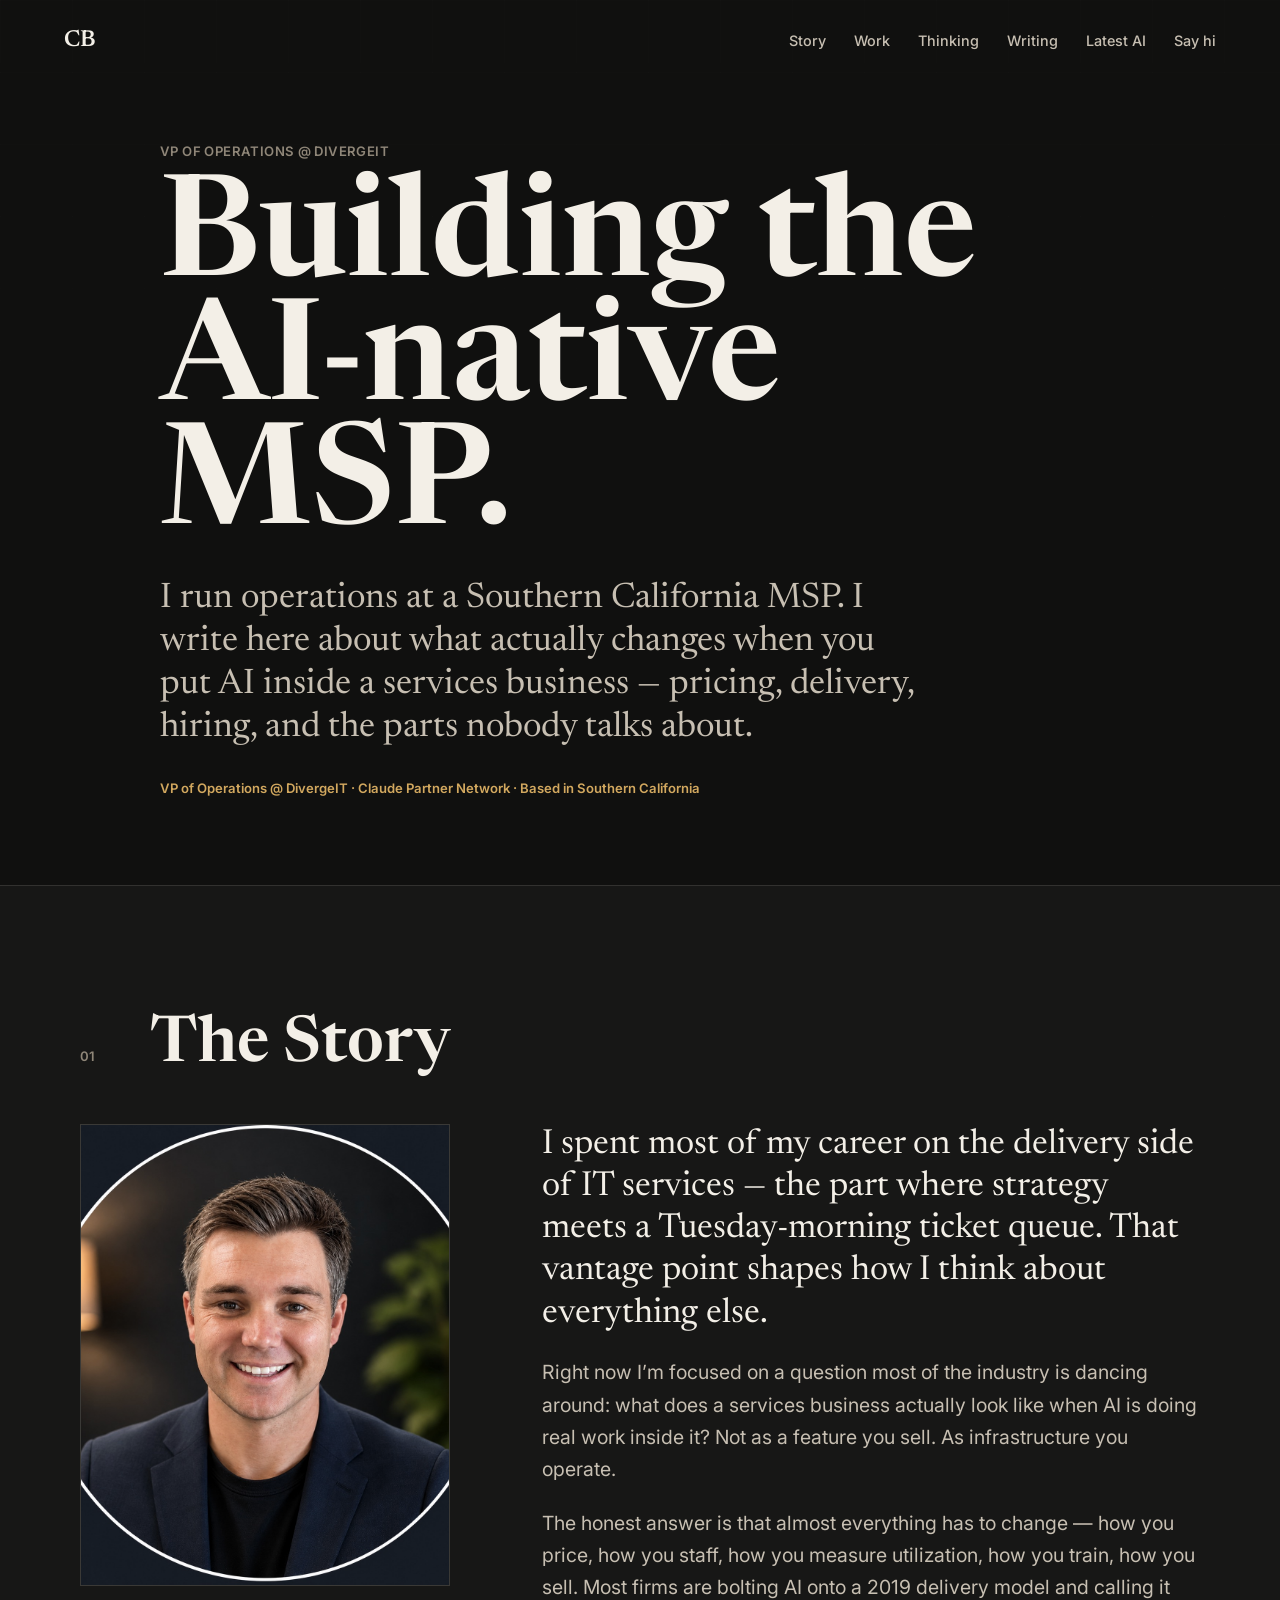
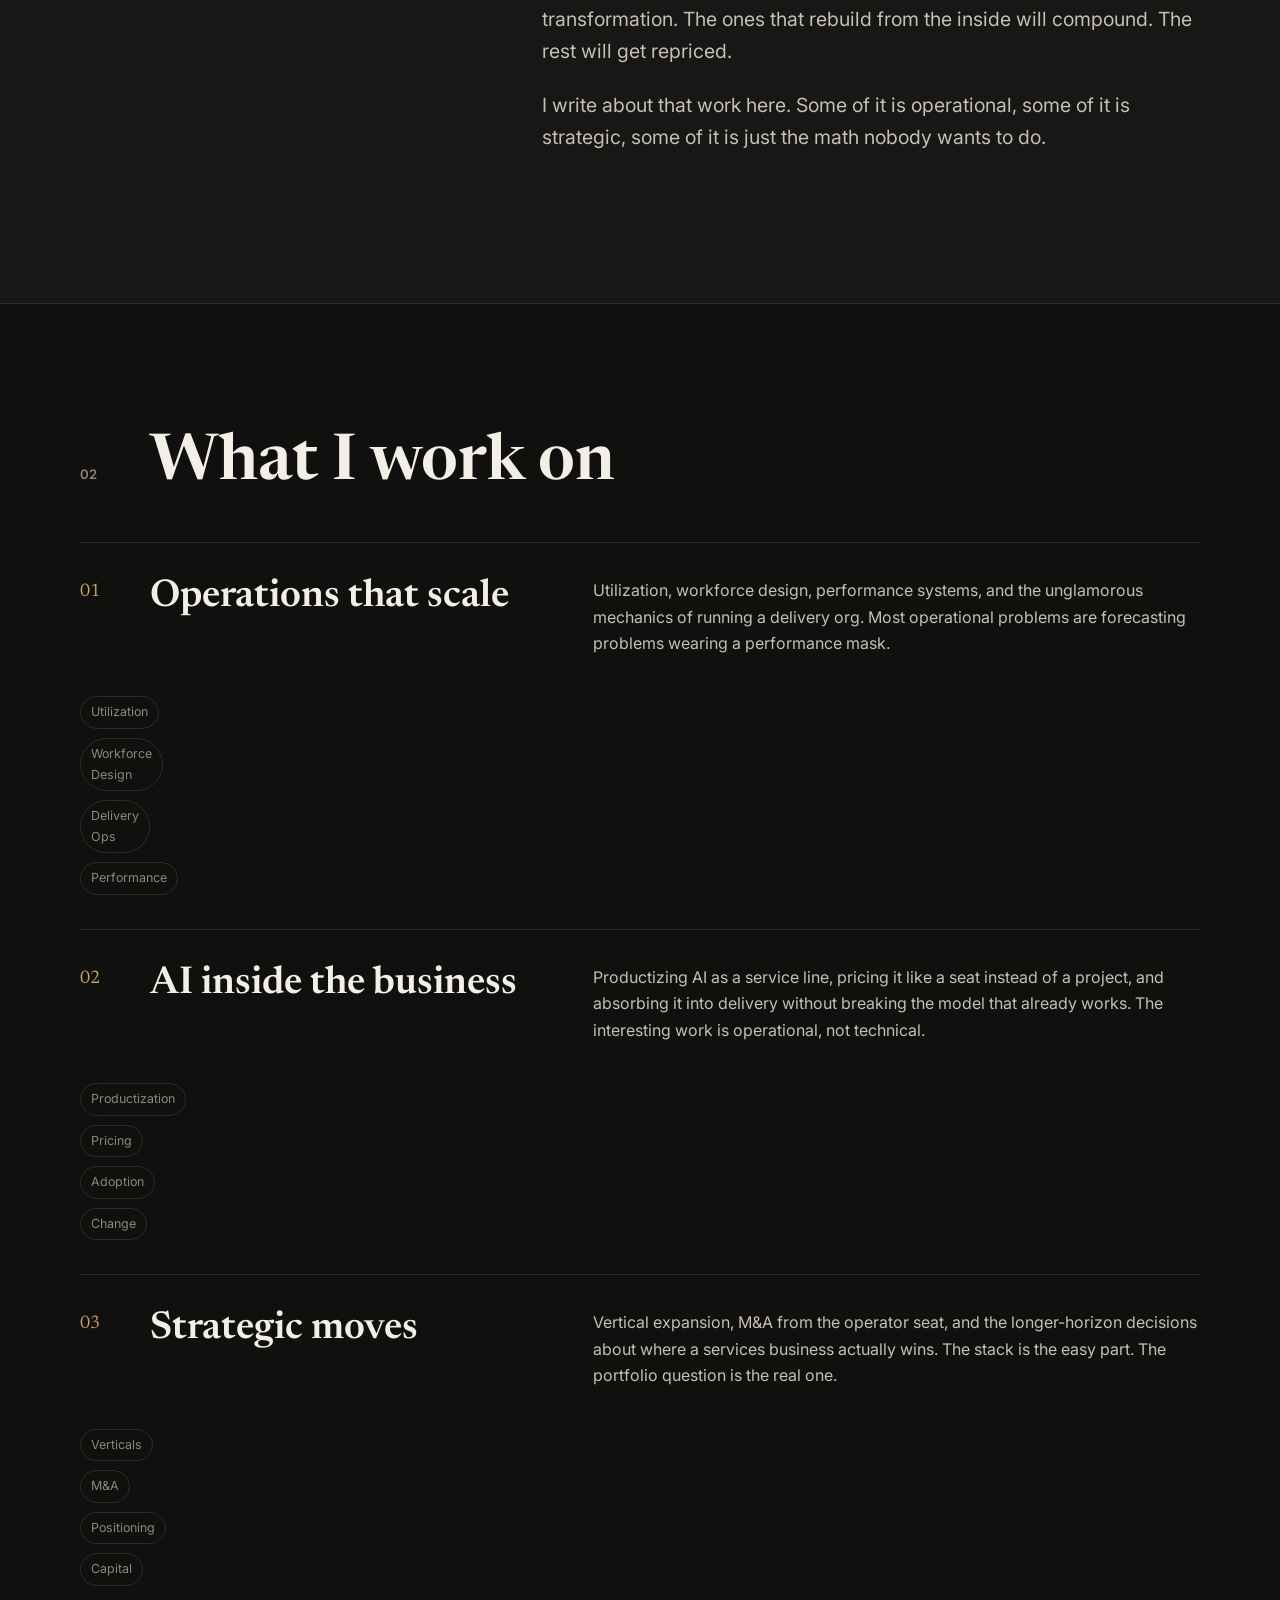
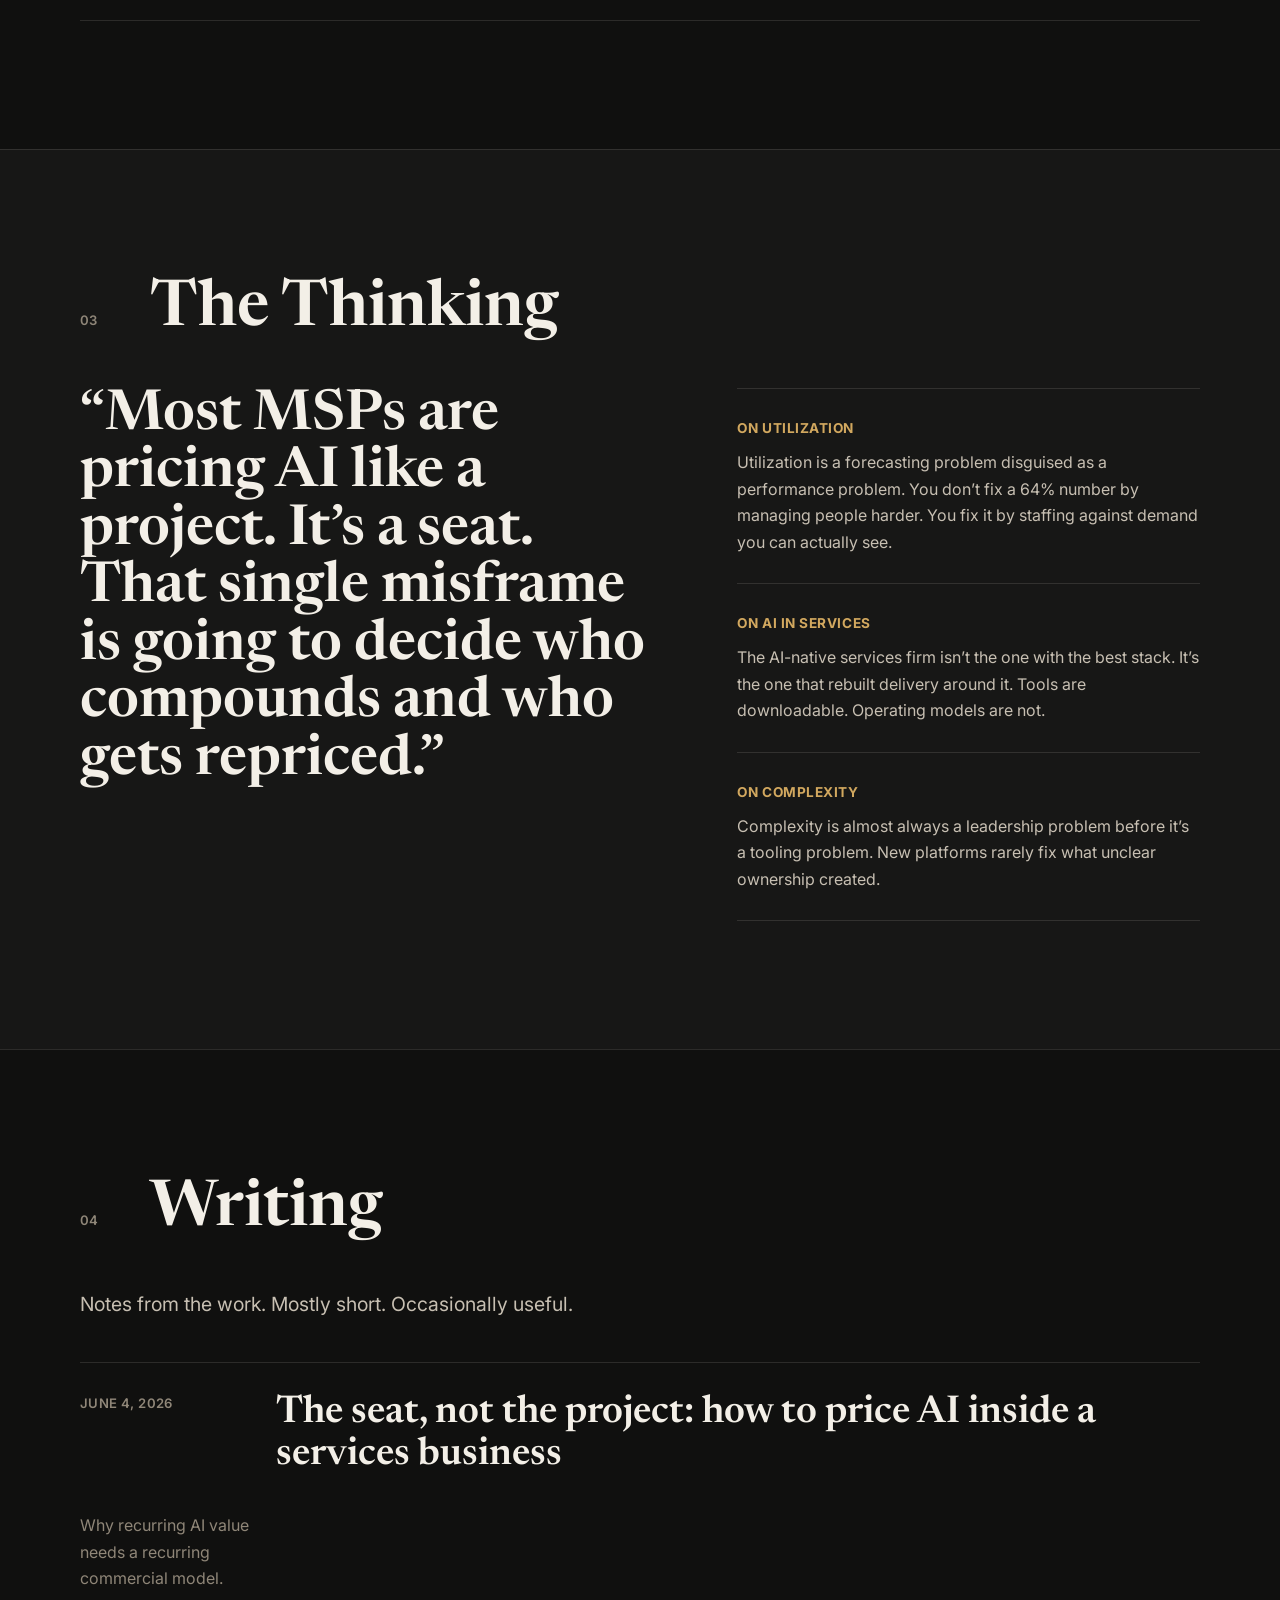
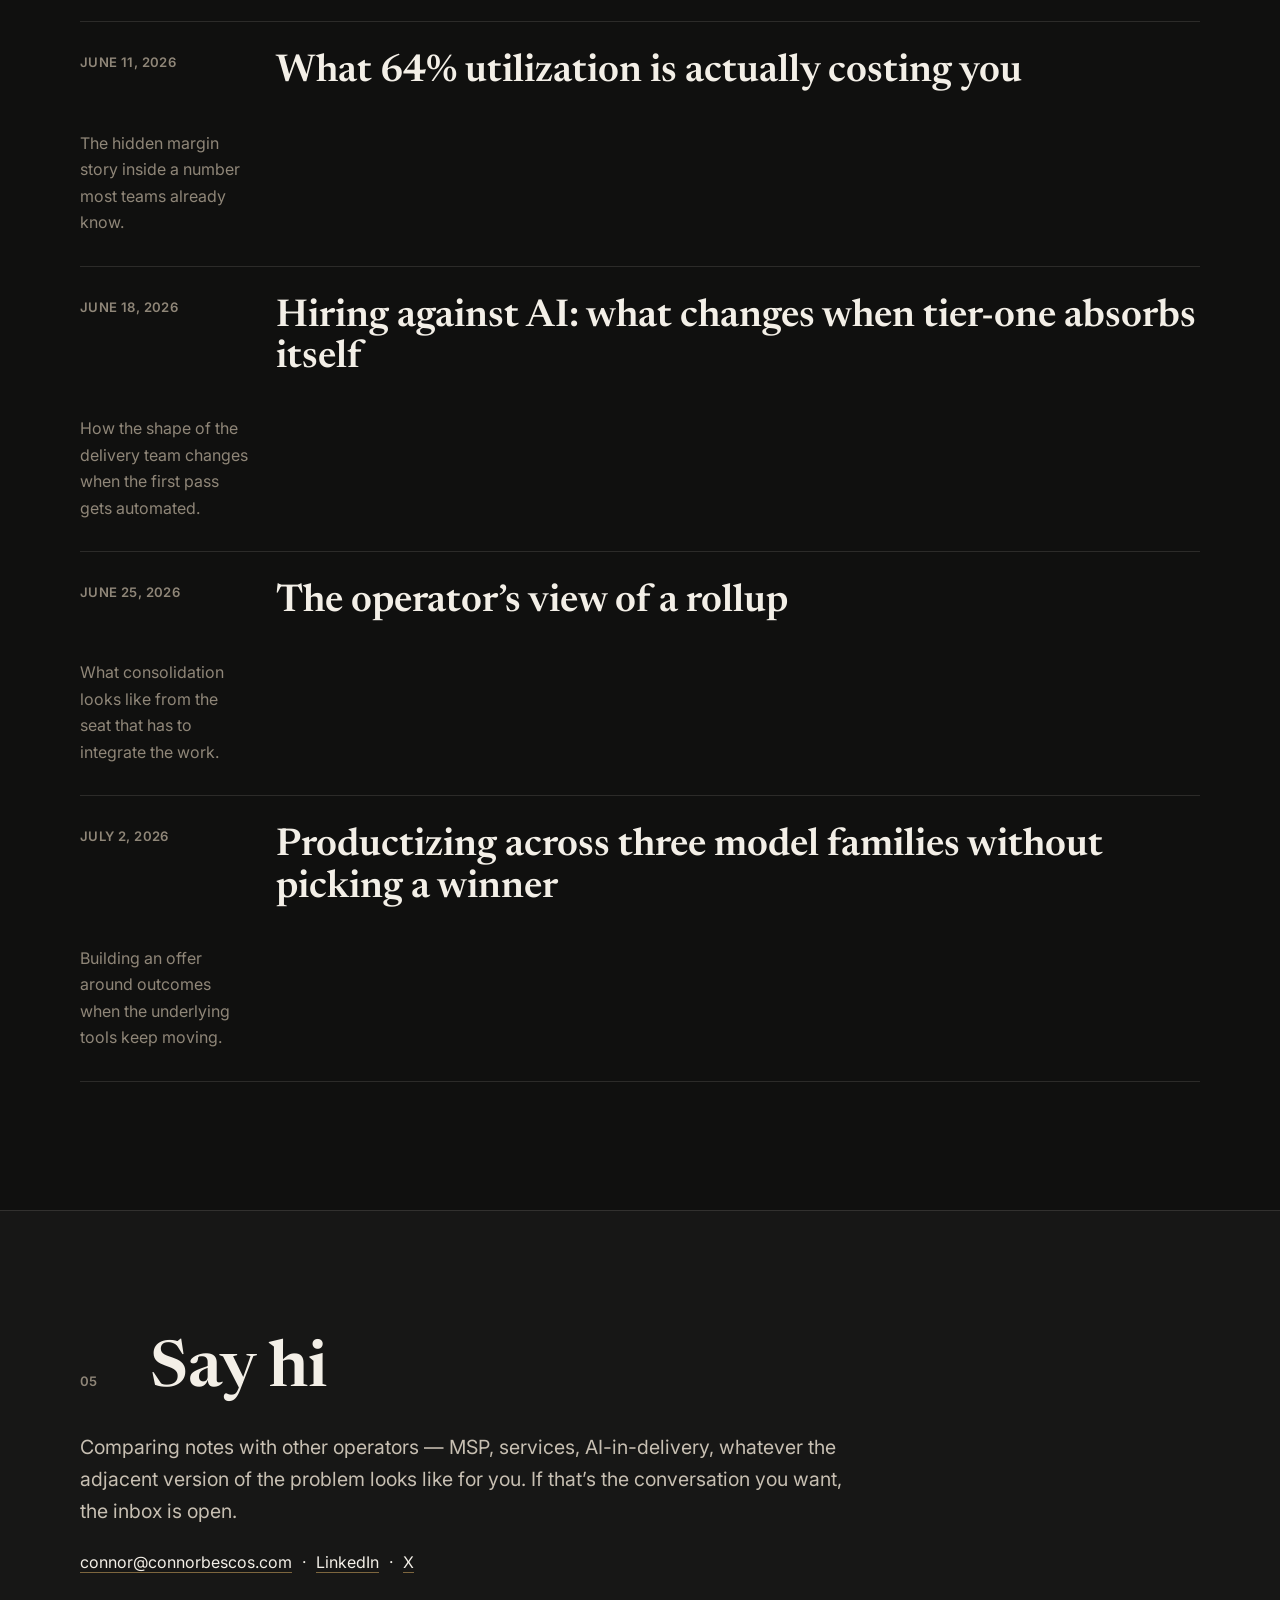
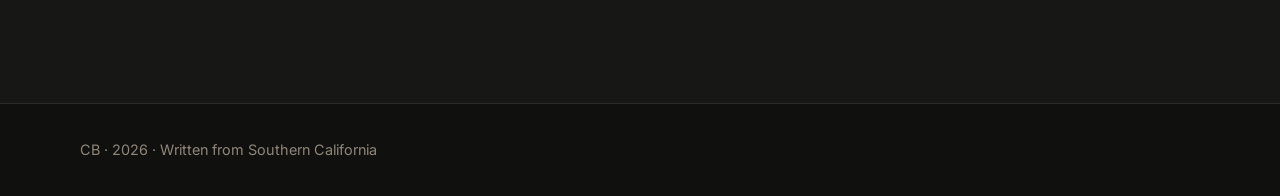
==== commit 692b4526: "Add daily AI briefing" ====
--- a/index.html
+++ b/index.html
@@ -28,6 +28,7 @@
             <a href="#work">Work</a>
             <a href="#thinking">Thinking</a>
             <a href="#writing">Writing</a>
+            <a href="/latest/">Latest AI</a>
             <a href="#connect">Say hi</a>
         </div>
         <button class="mobile-menu" type="button" aria-label="Menu" aria-expanded="false">
